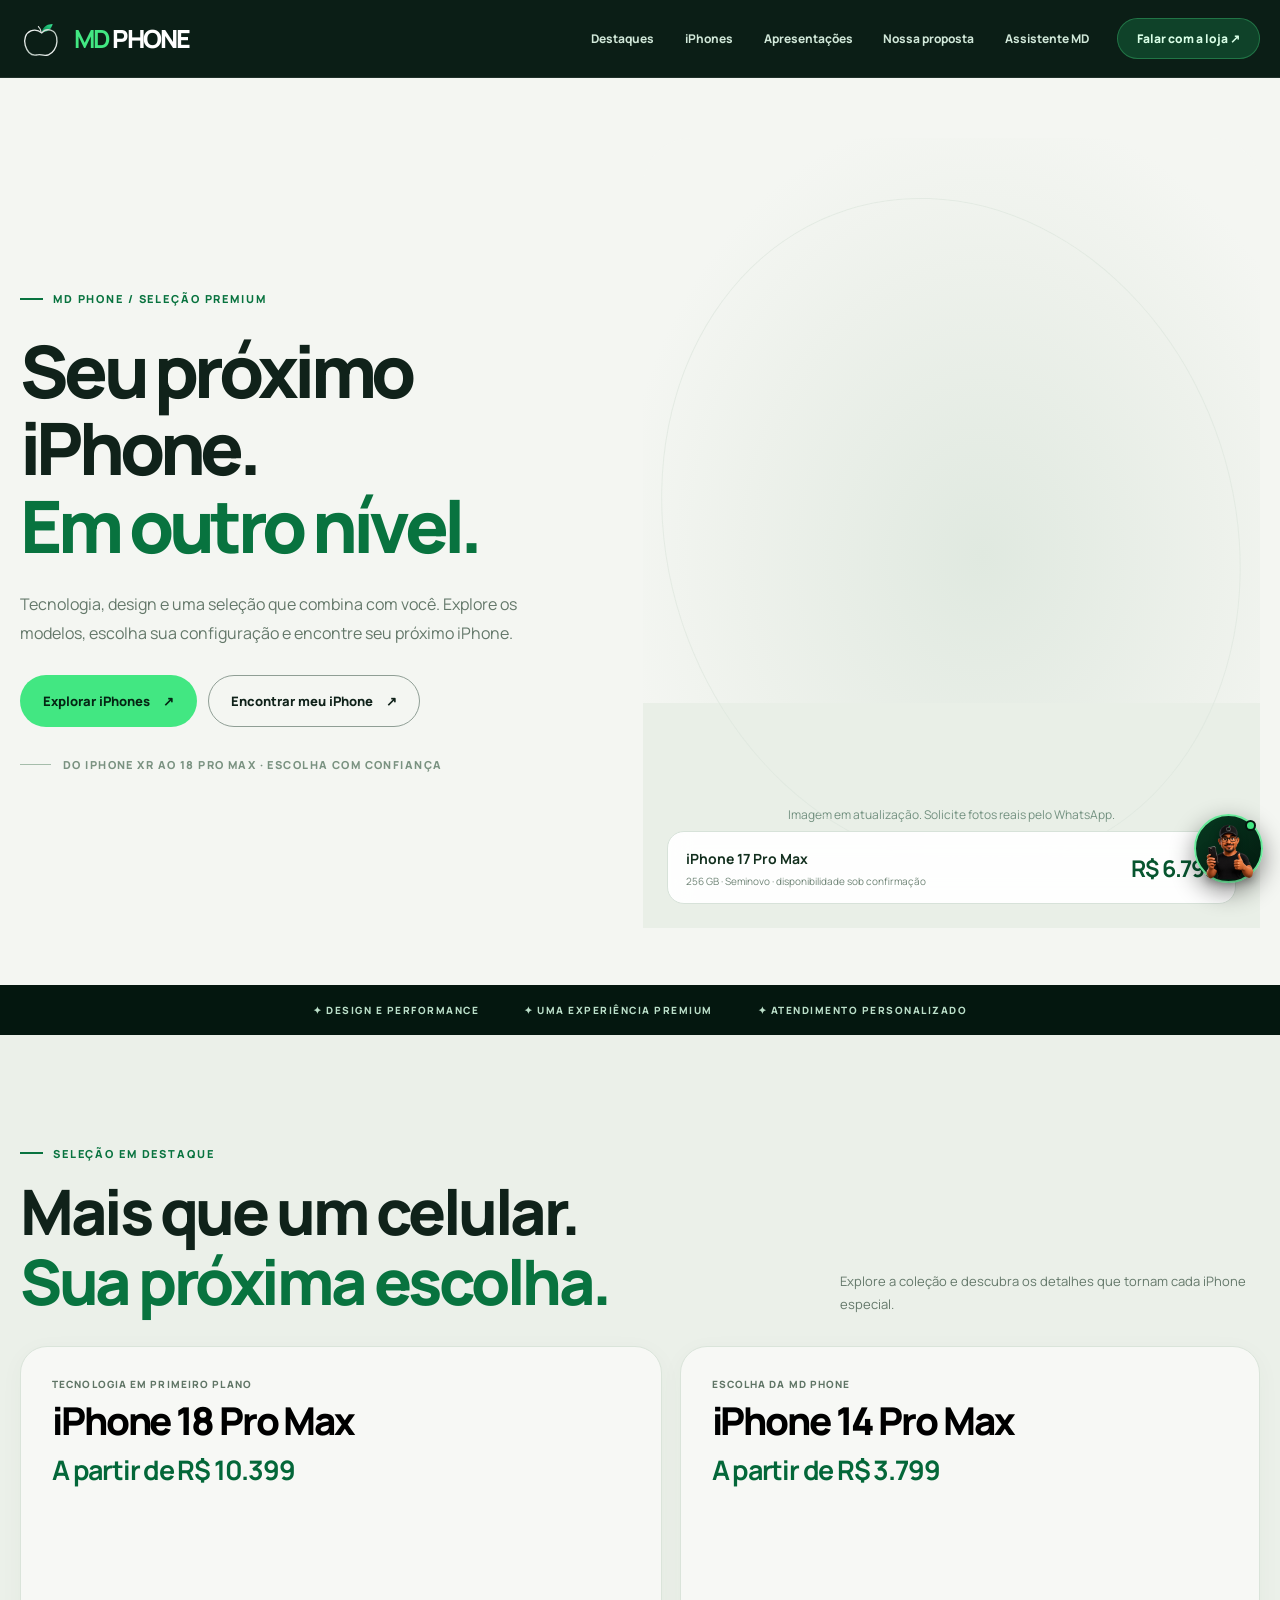
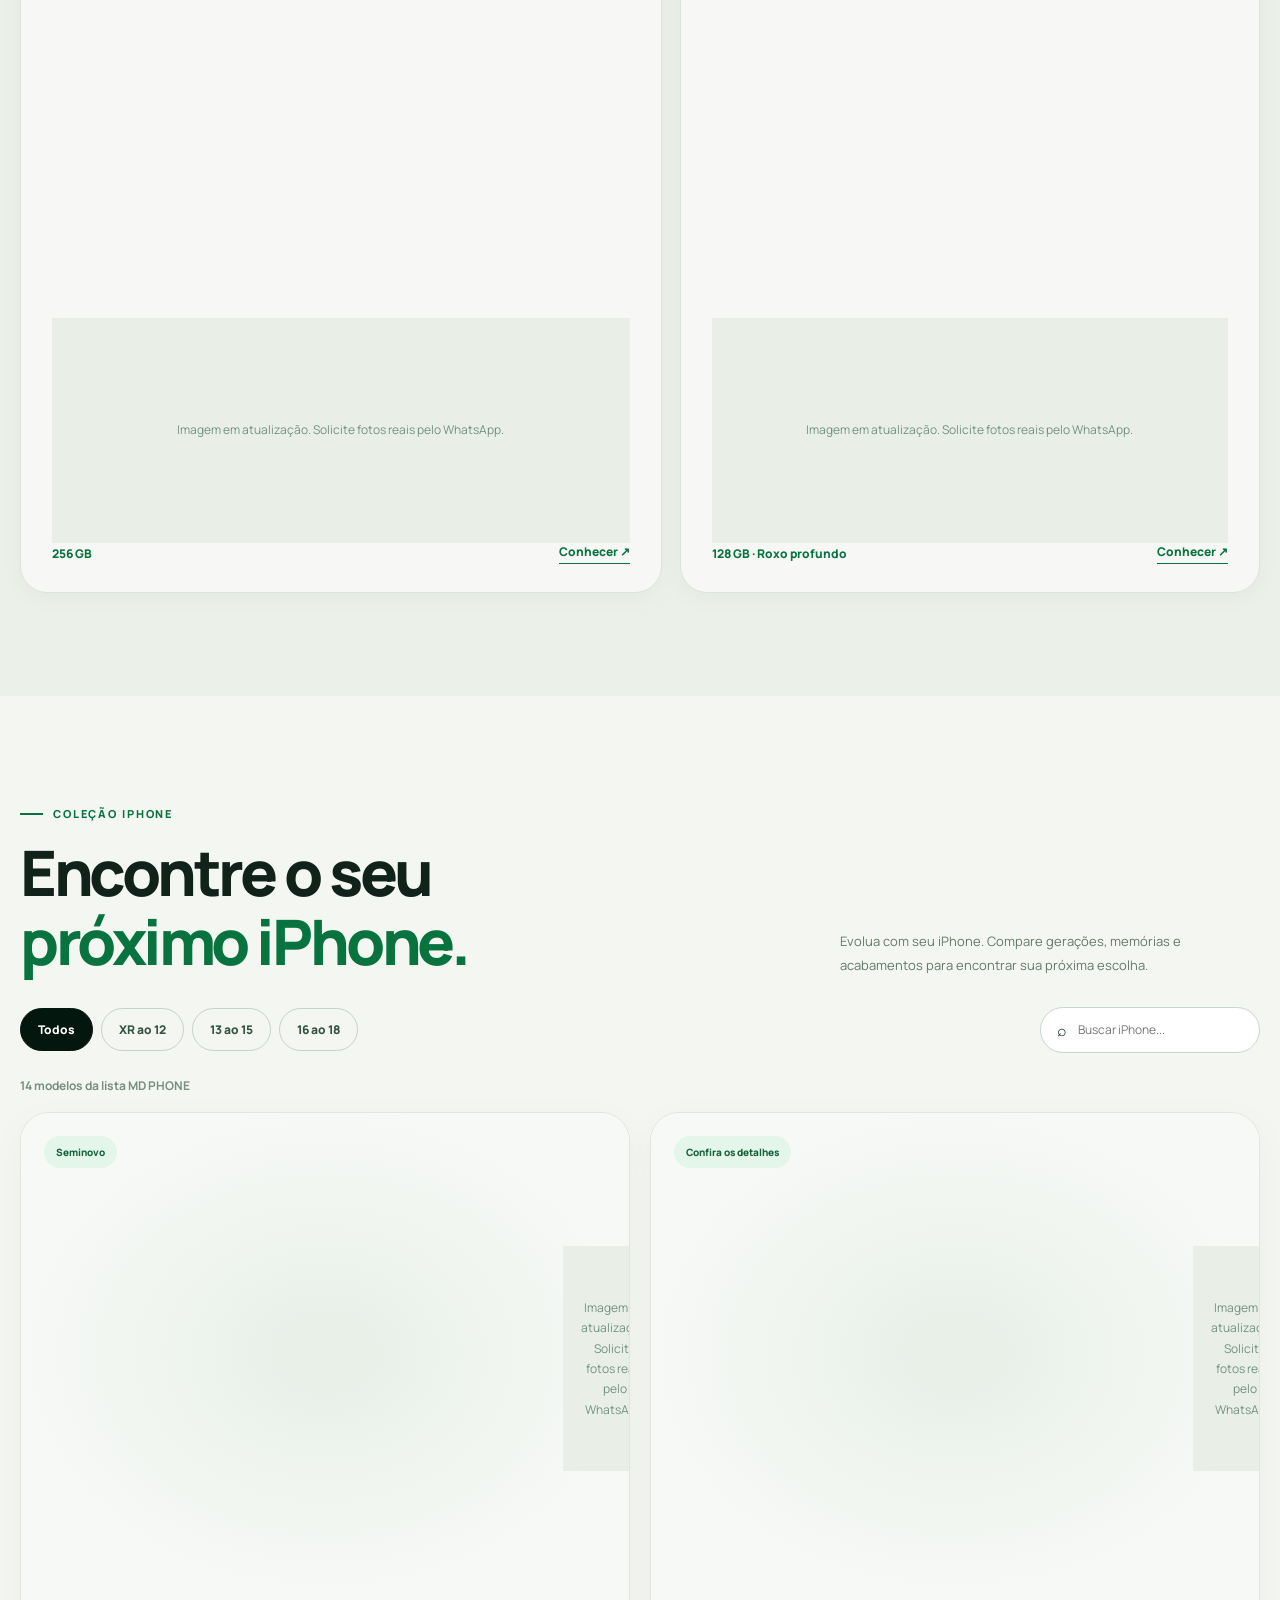
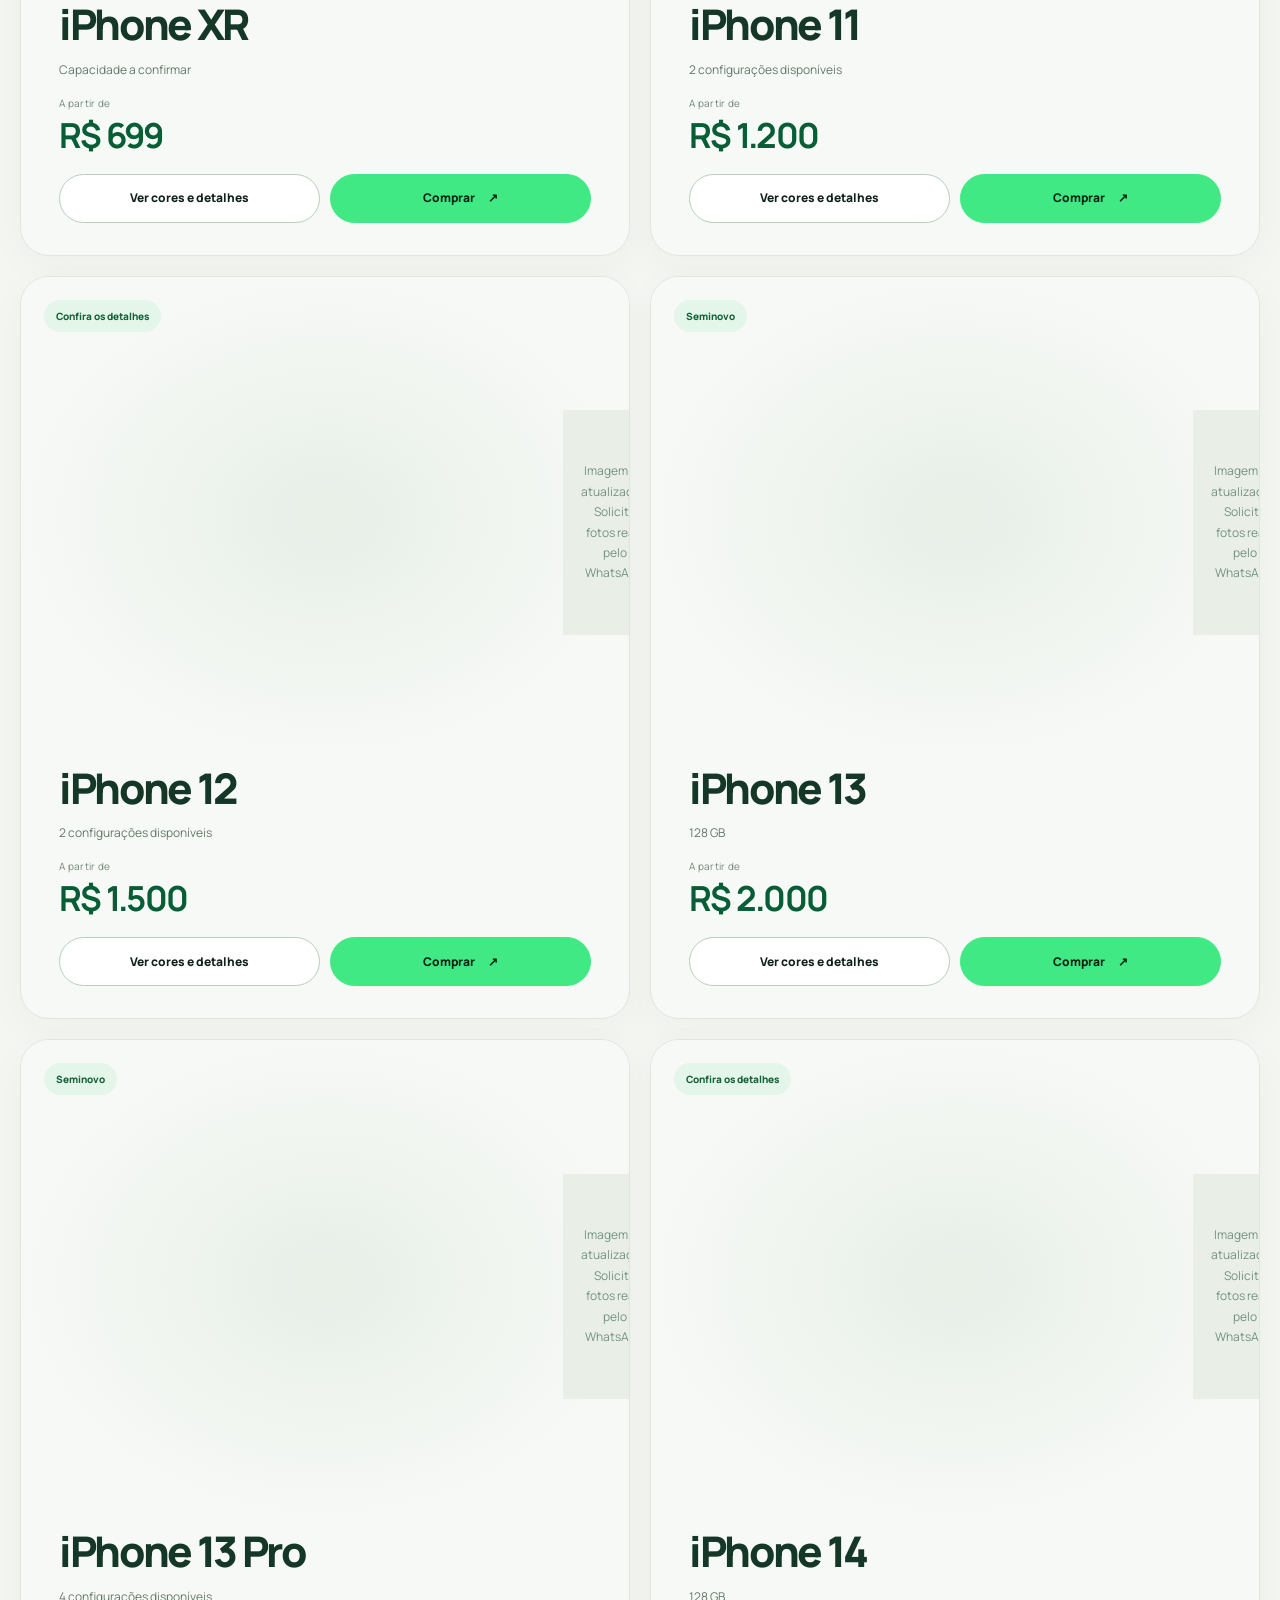
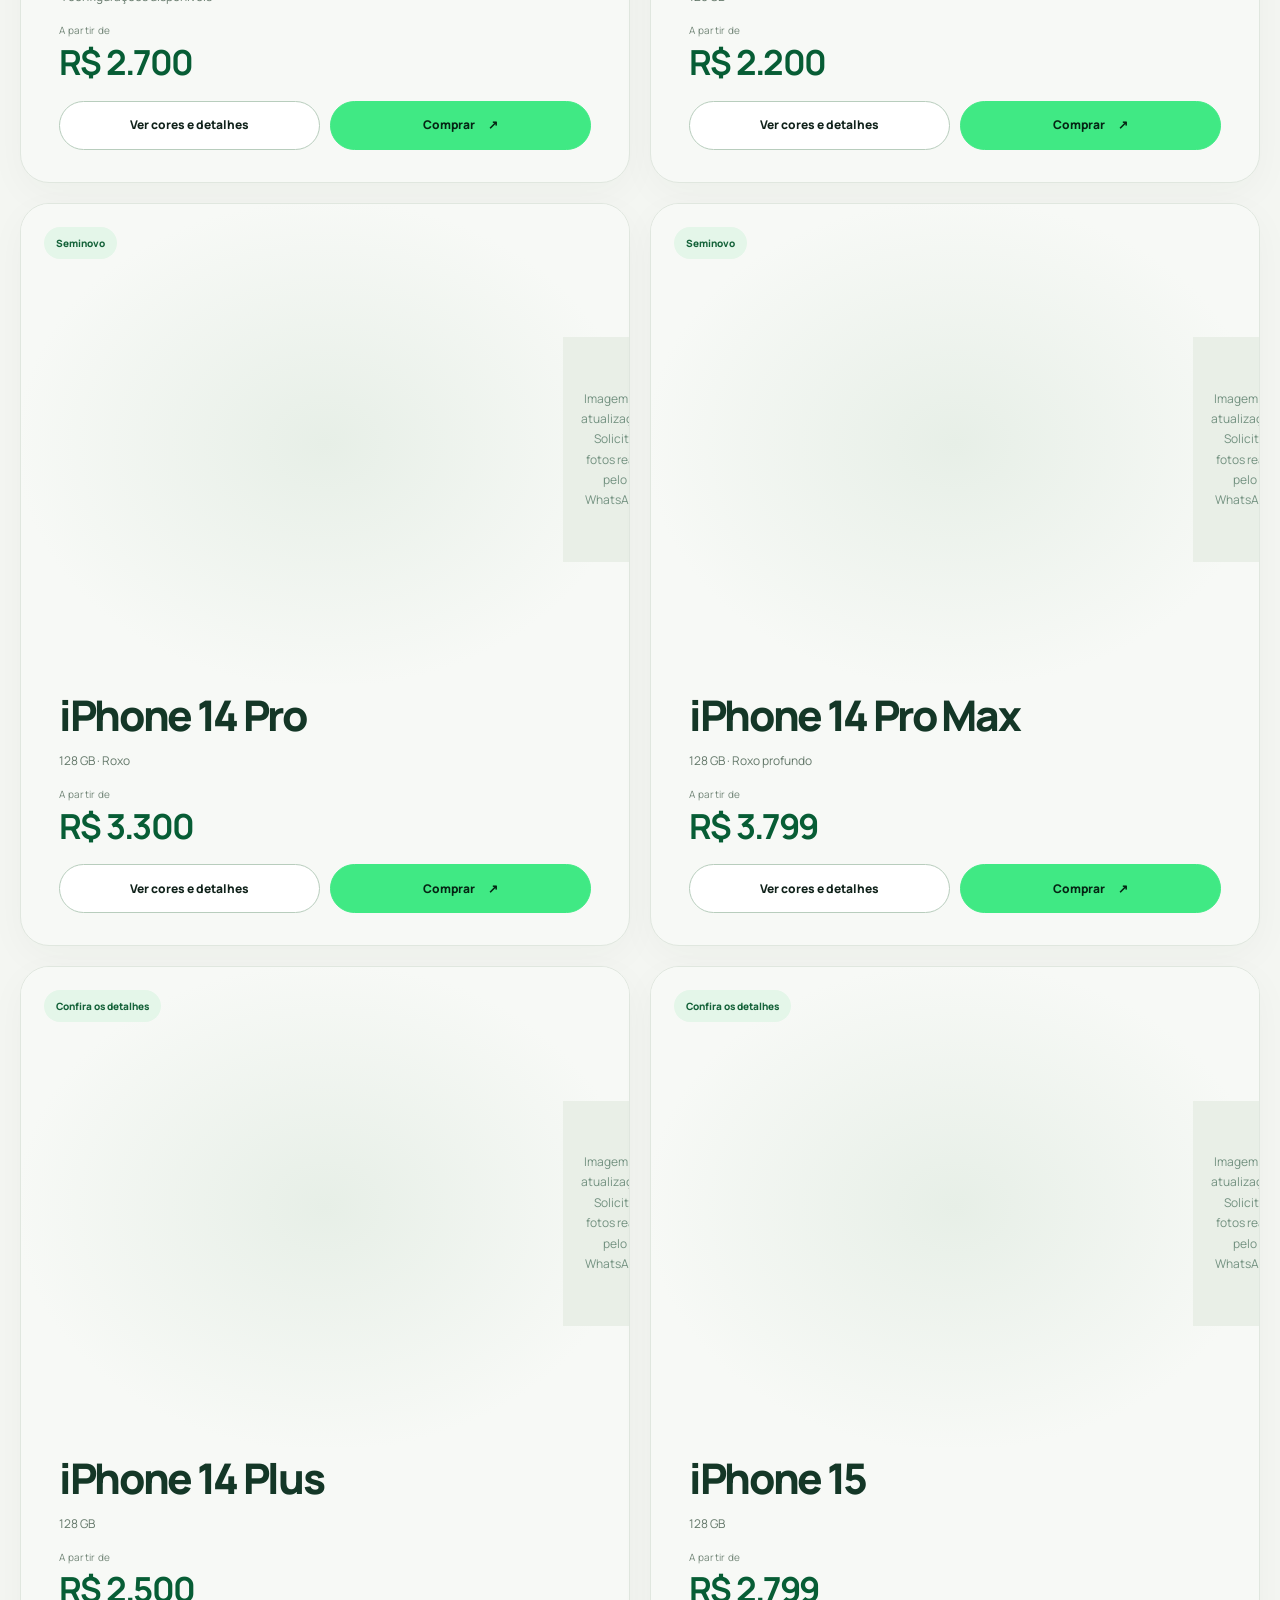
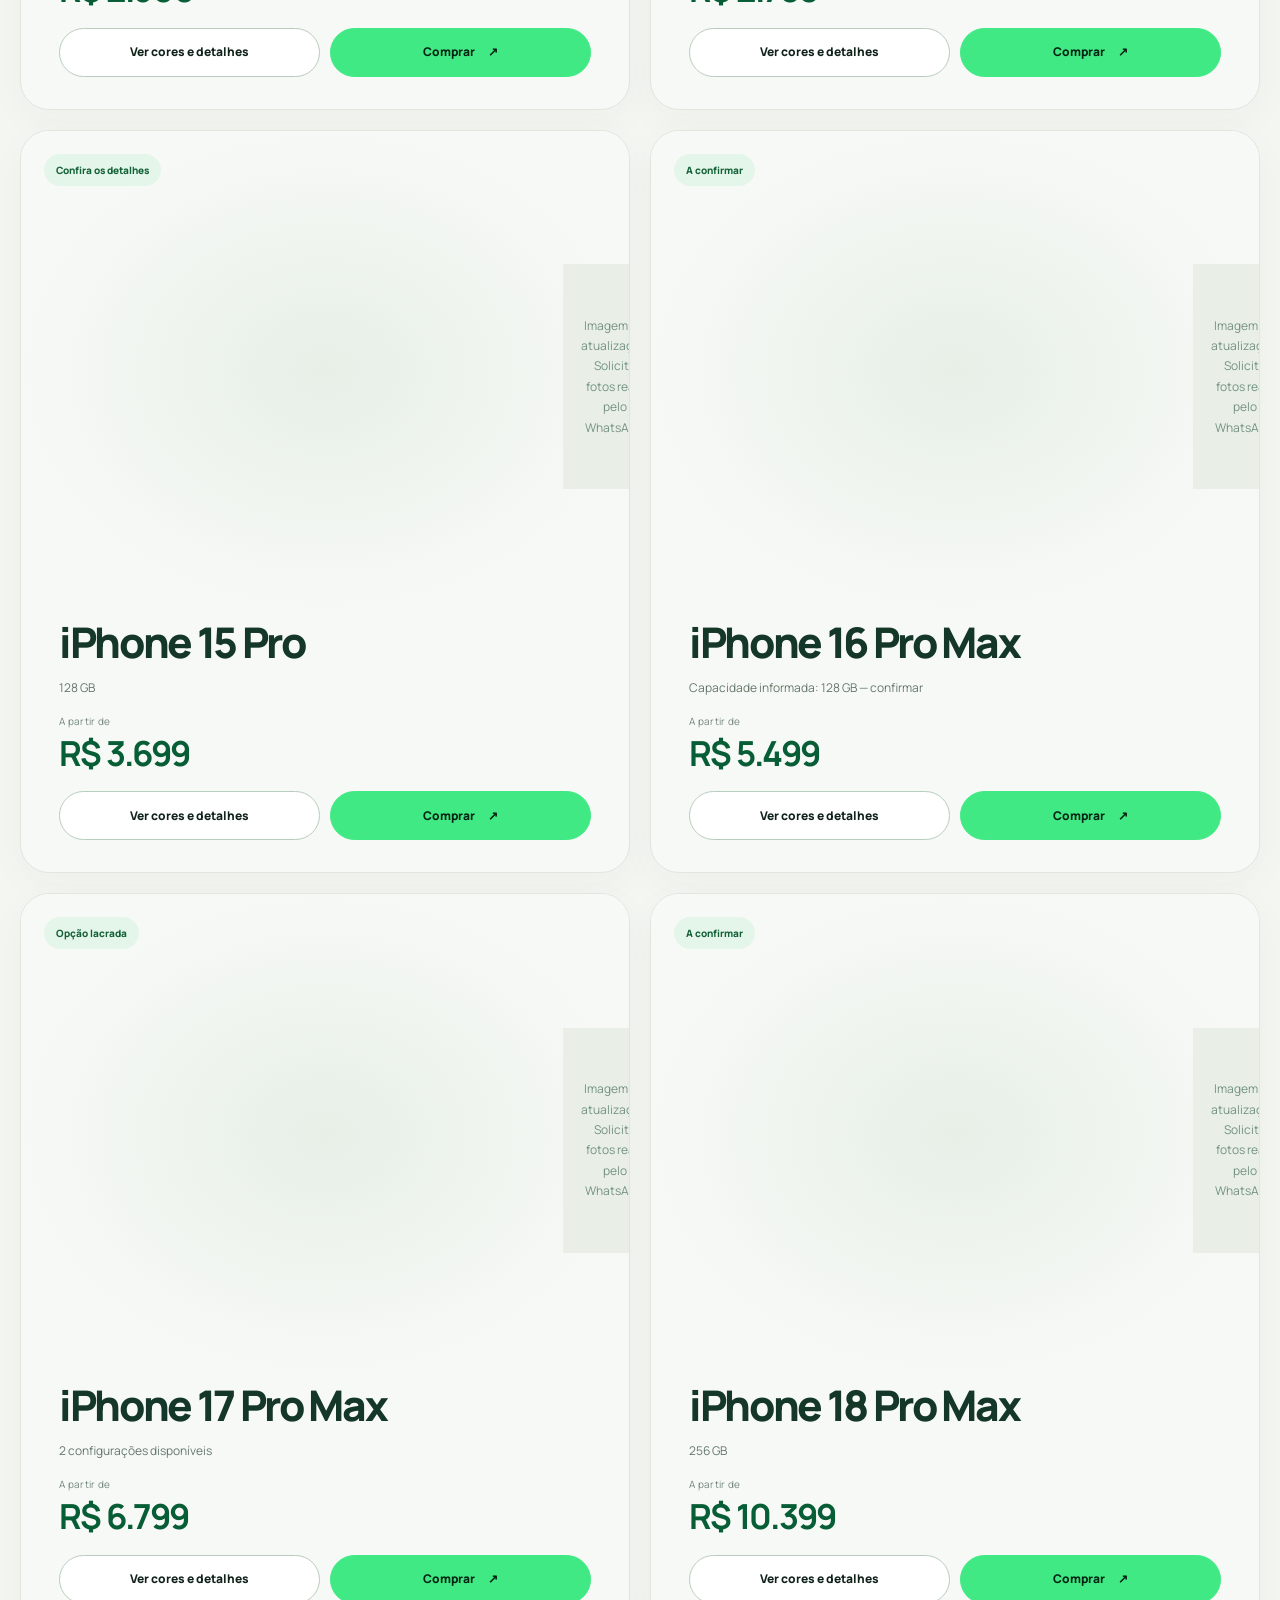
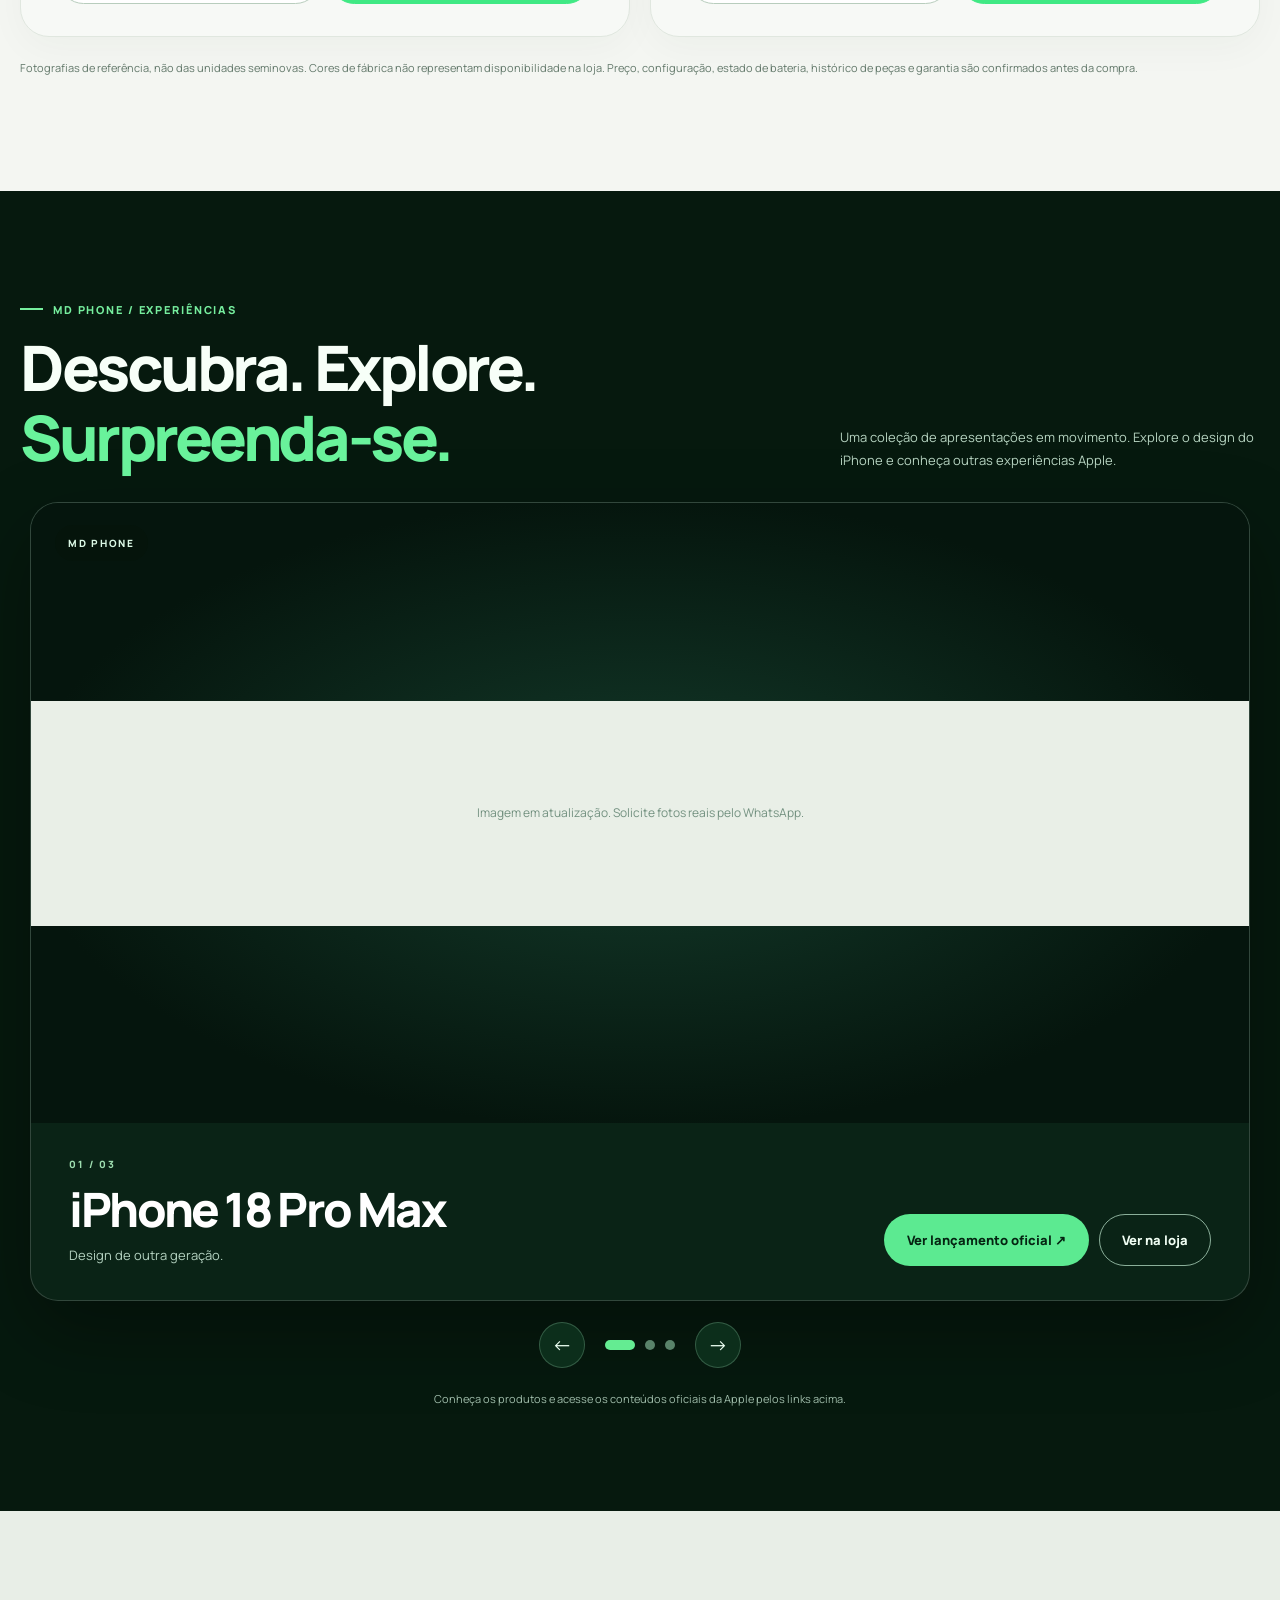
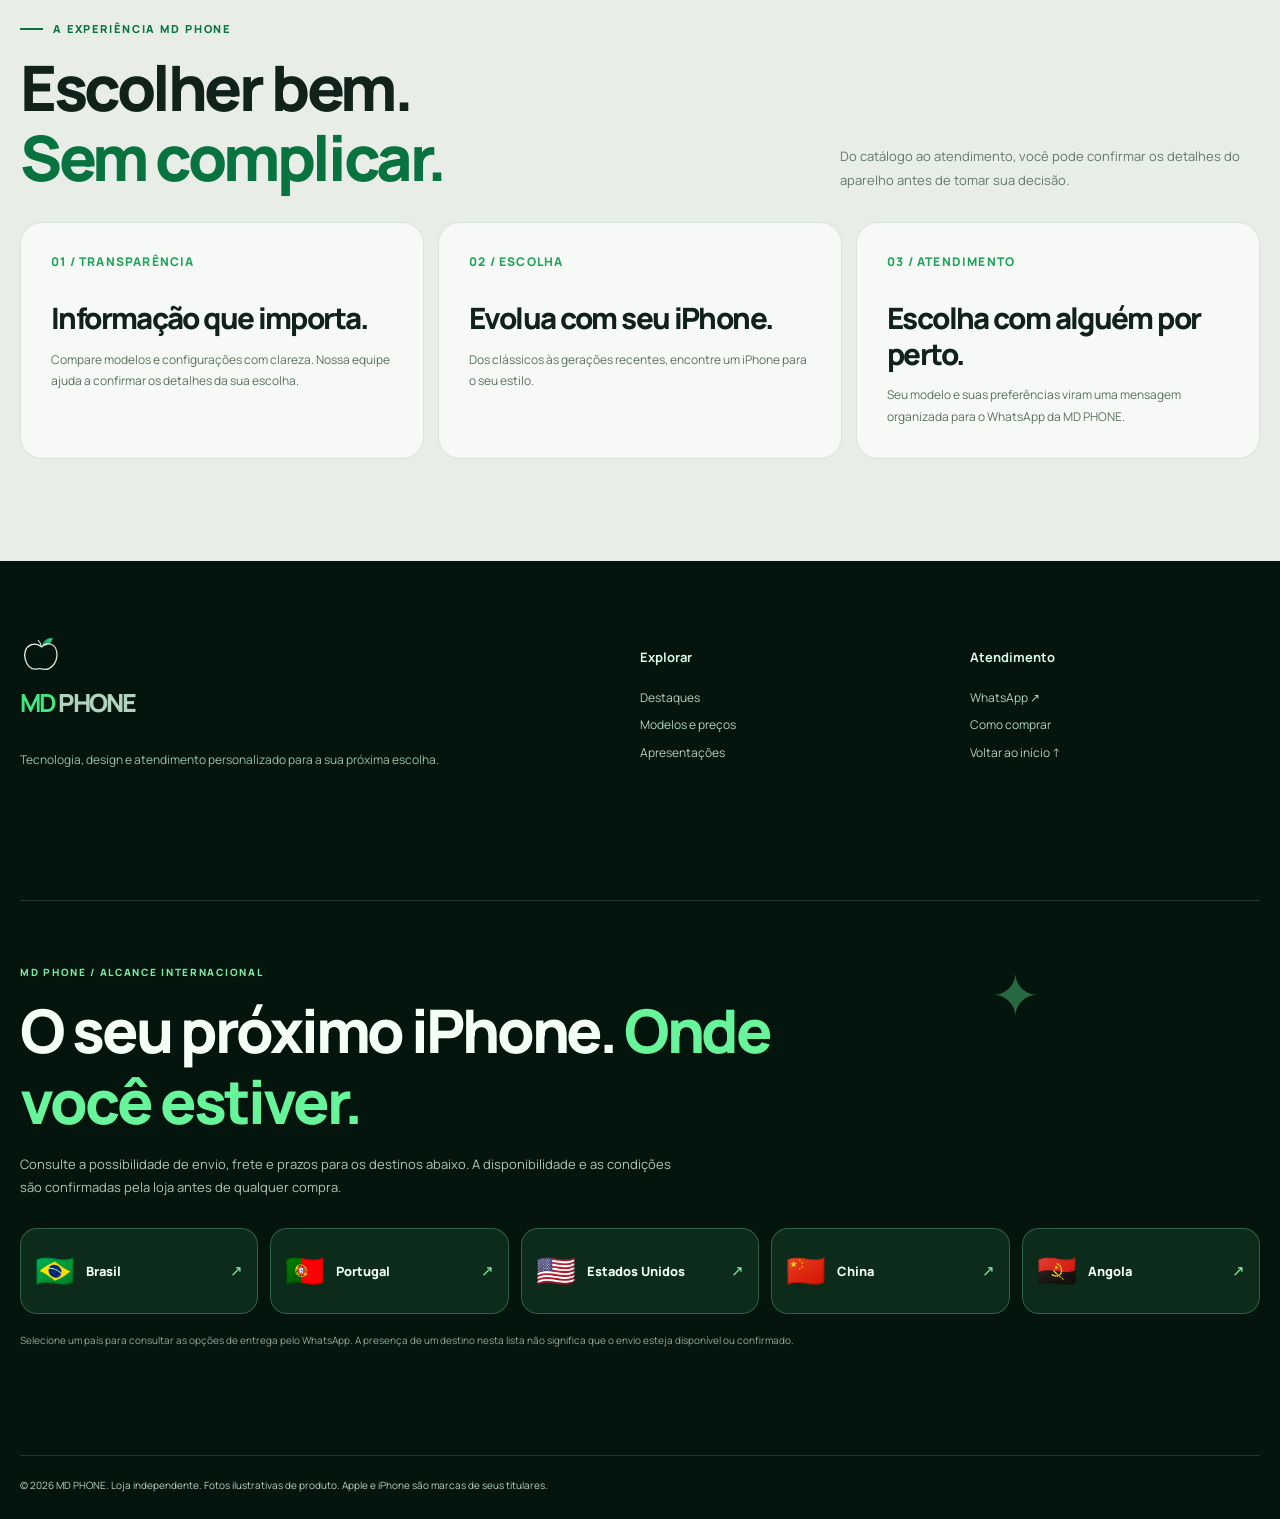
==== index.html @ 71dd64e2 "Publicar MD Phone na organizacao MDUSEIMPORTS" ====
<!doctype html>
<html lang="pt-BR">
<head>
<meta charset="utf-8">
<meta name="viewport" content="width=device-width,initial-scale=1,viewport-fit=cover">
<meta name="theme-color" content="#04170f">
<meta name="color-scheme" content="light dark">
<title>MD PHONE — iPhones selecionados, experiência premium</title>
<meta name="description" content="Explore iPhones do XR ao 18 Pro Max na MD PHONE. Design, tecnologia, cores, configurações e atendimento personalizado. Comprar com praticidade.">
<meta property="og:type" content="website">
<meta property="og:locale" content="pt_BR">
<meta property="og:title" content="MD PHONE — Seu próximo iPhone. Em outro nível.">
<meta property="og:description" content="Descubra seu próximo iPhone. Fotos amplas, acabamentos, preços e um atendimento que acompanha você.">
<meta property="og:image" content="https://mduseimports.github.io/MDPHONE/assets/md-phone-brand-mark.svg">
<link rel="canonical" href="https://mduseimports.github.io/MDPHONE/">
<link rel="icon" type="image/svg+xml" href="assets/md-phone-brand-mark.svg">
<link rel="preconnect" href="https://fonts.googleapis.com">
<link rel="preconnect" href="https://fonts.gstatic.com" crossorigin>
<link href="https://fonts.googleapis.com/css2?family=Manrope:wght@400;500;600;700;800;900&display=swap" rel="stylesheet">
<link rel="stylesheet" href="md-elevate.css?v=20261119-mobile-premium-v1">
<script defer src="md-universe-data.js?v=20261119-mobile-premium-v1"></script>
<script defer src="md-photo-manifest.js?v=20261119-mobile-premium-v1"></script>
<script defer src="md-stories-manifest.js?v=20261119-mobile-premium-v1"></script>
<script defer src="md-elevate.js?v=20261119-mobile-premium-v1"></script>
</head>
<body>
<div id="app"><main style="min-height:100vh;display:grid;place-items:center;background:#f4f6f2;color:#0b2e1c;padding:28px;font:700 16px Manrope,system-ui">Preparando a MD PHONE...</main></div>
<noscript>Para navegar no catálogo da MD PHONE, ative o JavaScript no navegador. Você também pode falar com a loja pelo <a href="https://wa.me/5533987044866">WhatsApp</a>.</noscript>
</body>
</html>
---- md-elevate.css ----
/* MD PHONE — Elevate Studio 2026. Single design system, mobile-first. */
:root{--forest:#04170f;--forest2:#0a281a;--forest3:#133a28;--green:#42e782;--greenDark:#08733f;--cream:#f4f6f2;--ivory:#e9eee8;--ink:#10221a;--muted:#64786a;--line:#dce5dd;--white:#fff;--max:1460px;--radius:26px;--font:Manrope,Inter,-apple-system,BlinkMacSystemFont,"Segoe UI",sans-serif}
*,*::before,*::after{box-sizing:border-box}
html{scroll-behavior:smooth;scroll-padding-top:96px}
body{margin:0;color:var(--ink);background:var(--cream);font-family:var(--font);-webkit-font-smoothing:antialiased}
body.modal-open{overflow:hidden}
button,input,textarea,select{font:inherit}
button{cursor:pointer}
a{color:inherit;text-decoration:none}
img{display:block;max-width:100%}
button:focus-visible,a:focus-visible,input:focus-visible,select:focus-visible,textarea:focus-visible{outline:3px solid #00ad5b;outline-offset:3px}
[hidden]{display:none!important}
.skip{position:absolute;left:-10000px;z-index:200;background:#fff;padding:10px}
.skip:focus{left:15px;top:15px}
.shell{width:min(100% - 40px,var(--max));margin-inline:auto}
.eyebrow{display:inline-flex;align-items:center;gap:10px;letter-spacing:.17em;font-size:11px;font-weight:850;text-transform:uppercase;color:var(--greenDark);line-height:1.6}
.eyebrow::before{content:"";width:23px;height:2px;background:currentColor}
h1,h2,h3,p{margin-top:0}
h1,h2,h3{font-weight:850;letter-spacing:-.055em}
a.button,button.button{border:1px solid transparent;display:inline-flex;align-items:center;justify-content:center;gap:13px;min-height:52px;padding:15px 22px;border-radius:99px;font-size:13px;font-weight:850;line-height:1.25;text-align:center;transition:transform .22s,background .22s,border-color .22s}
a.button:hover,button.button:hover{transform:translateY(-2px)}
.button.primary{background:var(--green);color:#052514}
.button.dark{background:var(--forest);color:#fff}
.button.ghost{background:transparent;border-color:#8f9e95;color:var(--ink)}
.button.outline-light{background:transparent;border-color:#84a48e;color:#fff}
.button svg{flex:none}
.button-row{display:flex;align-items:center;flex-wrap:wrap;gap:11px}
.site-header{position:sticky;top:0;z-index:70;background:rgba(4,23,15,.97);border-bottom:1px solid #ffffff16;backdrop-filter:blur(22px)}
.nav-inner{display:flex;align-items:center;gap:28px;justify-content:space-between;min-height:77px}
.brand{display:inline-flex;align-items:center;gap:11px;color:#fff;font-weight:900;font-size:25px;white-space:nowrap;letter-spacing:-.075em}
.brand b{color:var(--green)}
.brand img{width:43px;height:43px;object-fit:contain}
.desktop-nav{display:flex;align-items:center;gap:clamp(18px,2.4vw,37px);margin-left:auto}
.desktop-nav a,.desktop-nav button{border:0;background:none;padding:11px 0;color:#d1e8d9;font-size:12px;font-weight:750;white-space:nowrap}
.desktop-nav a:hover,.desktop-nav button:hover{color:var(--green)}
.nav-actions{display:flex;align-items:center;gap:13px}
.nav-whatsapp{background:#0f4229;color:#d9ffe7;border:1px solid #4ef18d4a;border-radius:99px;min-height:41px;padding:11px 19px;font-size:12px;font-weight:850}
.menu-button{display:none;width:42px;height:42px;align-items:center;justify-content:center;color:#fff;border:0;background:none;padding:7px}
.menu-button span,.menu-button span::before,.menu-button span::after{content:"";display:block;background:#fff;width:26px;height:2px;border-radius:99px;position:relative;transition:transform .2s}
.menu-button span::before{position:absolute;top:-8px}
.menu-button span::after{position:absolute;top:8px}
.mobile-nav{display:none;position:absolute;left:0;right:0;top:100%;background:#061e13;border-bottom:1px solid #3b614c;padding:17px 24px 26px;box-shadow:0 20px 40px #0004}
.mobile-nav a,.mobile-nav button{display:block;color:#f0fff2;width:100%;text-align:left;border:0;border-bottom:1px solid #ffffff18;background:none;padding:17px 6px;font-size:16px;font-weight:750}
.mobile-nav.open{display:block}
/* Hero: all content in flow. No absolute text floating over CTA. */
.hero{position:relative;background:var(--cream);overflow:hidden}
.hero-inner{min-height:690px;display:grid;grid-template-columns:minmax(0,.95fr) minmax(0,1.05fr);align-items:center;gap:clamp(26px,5vw,95px);padding-block:60px 57px}
.hero-copy{z-index:2;min-width:0}
.hero .eyebrow{margin-bottom:24px}
.hero h1{font-size:clamp(50px,5.65vw,89px);line-height:1.075;margin:0 0 25px;color:var(--ink);letter-spacing:-.065em;max-width:790px}
.hero h1 em{font-style:normal;color:var(--greenDark)}
.hero-desc{font-size:clamp(14px,1.25vw,17px);line-height:1.8;color:var(--muted);max-width:515px;margin:0 0 28px}
.hero-submeta{font-size:11px;letter-spacing:.13em;color:#7a9281;font-weight:800;margin-top:30px;display:flex;align-items:center;gap:12px}
.hero-submeta::before{content:"";width:31px;height:1px;background:#a5bdab}
.hero-visual{position:relative;min-width:0;min-height:575px;display:grid;place-items:center;background:radial-gradient(ellipse at 55% 53%,#e0e9e0,#edf1eb 49%,var(--cream) 76%);border-radius:48px;isolation:isolate}
.hero-visual::before{content:"";position:absolute;inset:7% 4%;border:1px solid #dee7df;border-radius:50%;transform:rotate(-18deg);opacity:.7;pointer-events:none}
.hero-visual img{position:relative;z-index:2;width:90%;height:565px;object-fit:contain;mix-blend-mode:multiply;filter:drop-shadow(0 28px 28px #243c271c)}
.hero-flag{position:absolute;z-index:4;bottom:24px;left:24px;right:24px;display:flex;justify-content:space-between;align-items:center;gap:10px;border:1px solid #d7e2d9;background:#fffffff0;backdrop-filter:blur(12px);border-radius:17px;padding:15px 18px}
.hero-flag strong{font-size:14px;color:#122f1e}
.hero-flag small{display:block;color:#6f8476;margin-top:5px;font-size:10px}
.hero-flag b{font-size:clamp(17px,1.8vw,24px);color:#07552f;white-space:nowrap;letter-spacing:-.05em}
.hero-feature-line{padding:18px 0;background:var(--forest);color:#bbdfc9}
.hero-feature-line .shell{display:flex;gap:23px 45px;flex-wrap:wrap;justify-content:center}
.hero-feature-line span{font-size:10px;letter-spacing:.15em;font-weight:850}
/* Chapter / editorial */
.section{padding-block:clamp(70px,8vw,122px)}
.chapter-head{display:flex;align-items:end;justify-content:space-between;gap:25px;margin-bottom:30px}
.chapter-head h2{font-size:clamp(36px,4.9vw,72px);line-height:1.11;margin:15px 0 0;max-width:800px}
.chapter-head h2 em{font-style:normal;color:var(--greenDark)}
.chapter-head p{font-size:13px;line-height:1.8;color:var(--muted);max-width:420px;margin:0}
.highlights{background:#ebf0e9}
.spotlight-grid{display:grid;grid-template-columns:1.05fr .95fr;gap:18px}
.spotlight{display:grid;grid-template-columns:minmax(0,1fr);align-content:space-between;min-height:635px;padding:30px 31px 28px;border-radius:27px;background:#f7f8f5;box-shadow:0 5px 24px #1d472009;border:1px solid #dae4da;overflow:hidden;position:relative;text-align:left}
.spotlight:nth-child(2){background:#f7f8f5}
.spotlight .spot-text{position:relative;z-index:3;display:flex;flex-direction:column;align-items:start;gap:8px}
.spotlight .spot-text small{font-size:10px;letter-spacing:.11em;color:#607566;font-weight:800;text-transform:uppercase}
.spotlight .spot-text h3{font-size:clamp(30px,3vw,45px);margin:0;line-height:1.14}
.spotlight .spot-text strong{font-size:clamp(20px,2.1vw,31px);color:#046739;letter-spacing:-.045em}
.spotlight-visual{width:100%;min-width:0;min-height:430px;display:grid;place-items:center;background:transparent;position:relative}
.spotlight-visual img{display:block;object-fit:contain;mix-blend-mode:multiply;width:100%;height:430px;max-width:100%;filter:drop-shadow(0 22px 23px #15311b19)}
.spot-footer{position:relative;z-index:4;display:flex;align-items:center;justify-content:space-between;gap:12px;font-size:12px;font-weight:850;color:var(--greenDark)}
.spot-footer span:last-child{border-bottom:1px solid currentColor;padding-bottom:3px}
/* Product catalog */
.catalog-section{background:var(--cream)}
.catalog-toolbar{display:flex;flex-wrap:wrap;align-items:center;justify-content:space-between;gap:13px;margin:0 0 24px}
.filter-chips{display:flex;gap:8px;flex-wrap:wrap}
.filter-chip{border-radius:99px;border:1px solid #c5d2c8;padding:11px 17px;background:transparent;color:#345341;font-size:12px;font-weight:800;min-height:43px}
.filter-chip.active,.filter-chip:hover{background:var(--forest);border-color:var(--forest);color:#fff}
.catalog-search{display:flex;align-items:center;gap:9px;border:1px solid #cad6cb;background:#fff;border-radius:99px;padding:0 16px;min-width:220px}
.catalog-search svg{width:18px;height:18px;color:#607868}
.catalog-search input{border:0;background:none;color:var(--ink);height:44px;width:100%;min-width:0;outline:none;font-size:12px}
.catalog-counter{font-size:12px;color:#778f7e;font-weight:700;margin:0 0 18px}
.product-grid{display:grid;grid-template-columns:repeat(2,minmax(0,1fr));gap:20px}
.product-card{position:relative;display:flex;flex-direction:column;border:1px solid #e0e7df;border-radius:29px;overflow:hidden;background:#f8f9f6;min-width:0;box-shadow:0 11px 38px #173d1809;transition:box-shadow .28s,transform .28s;text-align:left}
.product-card:hover{transform:translateY(-4px);box-shadow:0 23px 42px #173d1817}
.product-card .product-visual{display:flex;align-items:center;justify-content:center;position:relative;min-height:480px;height:480px;overflow:hidden;padding:20px 22px 24px;background:#f8f9f6}
.product-card .product-visual img{display:block;flex:none;min-width:0;min-height:0;max-width:100%;max-height:100%;height:100%;width:100%;object-fit:contain;object-position:center;mix-blend-mode:multiply;filter:drop-shadow(0 14px 20px #173d1813);transition:transform .45s}
.product-card:hover .product-visual img{transform:scale(1.025)}
.product-tag{position:absolute;top:23px;left:23px;z-index:2;background:#e4f6e9;color:#146239;font-size:10px;font-weight:850;border-radius:99px;padding:9px 12px}
.product-copy{padding:14px clamp(22px,3vw,38px) 32px}
.product-copy h3{font-size:clamp(30px,3.3vw,47px);margin:0 0 10px;line-height:1.17}
.product-copy .product-config{font-size:12px;color:var(--muted);line-height:1.65;margin:0 0 15px;min-height:21px}
.product-copy .price-line{display:flex;align-items:end;justify-content:space-between;gap:20px;flex-wrap:wrap;margin:0 0 22px}
.product-copy .price-line strong{display:block;font-size:clamp(24px,2.7vw,37px);line-height:1.15;color:#075d35;letter-spacing:-.05em}
.product-copy .price-line small{display:block;color:#748779;margin-bottom:5px;font-size:10px;letter-spacing:.03em}
.product-copy .price-line .see-more{font-size:12px;color:#0c653a;font-weight:900;border-bottom:1px solid currentColor;padding-bottom:3px}
.catalog-note{margin-top:22px;font-size:11px;color:#63796b;line-height:1.7}
.empty-products{padding:70px 20px;background:#e8eee7;border-radius:24px;text-align:center;font-size:15px;color:#536d59}
.image-unavailable{width:100%;min-height:225px;display:grid;place-items:center;text-align:center;padding:40px 18px;color:#739180;background:#e9efe7;font-size:12px;line-height:1.7}
/* Cinema: actual native file. Balanced with product imagery, no imitation 360 spin. */
.film-section{background:var(--forest);color:#f4fff7;padding:clamp(70px,8vw,125px) 0}
.film-head{display:flex;align-items:end;justify-content:space-between;gap:22px;margin:0 0 31px}
.film-head .eyebrow{color:var(--green)}
.film-head h2{font-size:clamp(42px,5.9vw,84px);line-height:1.12;margin:14px 0 0;max-width:820px}
.film-head h2 em{font-style:normal;color:var(--green)}
.film-head p{max-width:310px;color:#adcfb9;font-size:13px;line-height:1.8;margin:0}
.film-frame{width:100%;aspect-ratio:16/9;position:relative;overflow:hidden;border:1px solid #ffffff1d;border-radius:28px;background:linear-gradient(130deg,#082116,#102e1b);isolation:isolate}
.film-frame video{display:block;width:100%;height:100%;object-fit:cover;opacity:0;position:absolute;inset:0;z-index:2;transition:opacity .35s}
.film-frame.playing video{opacity:1}
.film-poster{position:absolute;inset:0;z-index:1;background:linear-gradient(125deg,#04170e 25%,#14462b);display:flex;align-items:center;justify-content:end;padding:6%}
.film-poster img{height:94%;width:48%;object-fit:contain;mix-blend-mode:lighten}
.film-poster span{position:absolute;left:7%;top:33%;font-weight:900;letter-spacing:-.07em;font-size:clamp(29px,4.8vw,66px);line-height:1.14;color:#fff}
.film-watermark{z-index:3;position:absolute;left:23px;top:23px;display:flex;gap:9px;align-items:center;color:#ecfff0;font-size:12px;font-weight:850;letter-spacing:.06em;background:#05170b8a;backdrop-filter:blur(7px);padding:8px 13px;border-radius:12px}
.film-watermark img{height:29px;width:29px}
.film-foot{display:flex;justify-content:space-between;gap:16px;font-size:11px;line-height:1.6;color:#9ec9ae;padding-top:14px}
.film-foot b{color:#dcf9e6}
/* Brand / advice */
.promise-section{background:#e8eee7}
.promise-grid{display:grid;grid-template-columns:repeat(3,minmax(0,1fr));gap:14px}
.promise{background:#f7f9f6;border:1px solid #d7e3d8;padding:30px;border-radius:22px}
.promise-number{font-weight:900;color:#20a45b;font-size:12px;letter-spacing:.1em;margin-bottom:31px}
.promise h3{font-size:clamp(22px,2.3vw,33px);margin-bottom:12px;line-height:1.21}
.promise p{font-size:12px;line-height:1.8;color:#59715e;margin:0}
.footer{background:#03150d;color:#b8d3c0;padding:70px 0 25px}
.footer-inner{display:grid;grid-template-columns:2fr 1fr 1fr;gap:40px}
.footer .brand{font-size:25px;margin-bottom:18px}
.footer p{font-size:12px;max-width:420px;line-height:1.8;color:#9ebfa9}
.footer h4{color:#d8f8e2;font-size:13px}
.footer a{display:block;font-size:12px;line-height:2.3;color:#b2d3bd}
.footer a:hover{color:var(--green)}
.footer-bottom{margin-top:55px;border-top:1px solid #ffffff20;padding-top:21px;font-size:10px;line-height:1.7}
/* Floating original assistant */
.assistant-launcher{position:fixed;right:17px;bottom:17px;z-index:85;width:69px;height:69px;border-radius:50%;border:2px solid #69e99a;display:grid;place-items:center;padding:5px;background:linear-gradient(135deg,#073820,#031a0f);box-shadow:0 9px 24px #0007}
.assistant-launcher img{width:61px;height:61px;object-fit:contain;filter:drop-shadow(0 4px 5px #0005)}
.assistant-launcher:before{content:"";position:absolute;width:11px;height:11px;border-radius:50%;background:var(--green);right:5px;top:4px;border:2px solid var(--forest)}
/* Dialog / configuration / help */
.dialog{width:min(94vw,860px);max-height:min(92vh,960px);padding:0;border:0;border-radius:27px;background:#f4f7f2;color:var(--ink);box-shadow:0 27px 130px #00120999;overflow:auto}
.dialog::backdrop{background:#020d08c9;backdrop-filter:blur(7px)}
.dialog-top{padding:26px 29px 20px;display:flex;justify-content:space-between;align-items:start;gap:14px;border-bottom:1px solid #d9e4db}
.dialog-top h2{font-size:clamp(29px,3.5vw,44px);line-height:1.15;margin:9px 0 0}
.dialog-close{display:grid;place-items:center;flex:none;width:39px;height:39px;border-radius:50%;border:1px solid #c5d3ca;background:#fff;font-size:25px;line-height:1;color:#214533}
.dialog-content{padding:27px 29px 35px}
.dialog-product{display:grid;grid-template-columns:minmax(0,.9fr) minmax(0,1.1fr);gap:26px;align-items:start}
.dialog-product-visual{width:100%;min-width:0;background:#e9eee8;border-radius:21px;overflow:hidden;display:grid;place-items:center;min-height:440px}
.dialog-product-visual img{width:100%;height:420px;object-fit:contain;mix-blend-mode:multiply}
.dialog-product-summary{min-width:0}
.dialog-price-label{font-size:10px;letter-spacing:.12em;font-weight:850;color:#778e7b;text-transform:uppercase;margin:0 0 3px}
.dialog-price{font-size:clamp(31px,4vw,47px);font-weight:900;letter-spacing:-.06em;color:#08723d;line-height:1.2;margin:0 0 15px}
.variants{display:flex;gap:8px;flex-wrap:wrap;margin:10px 0 22px}
.variant{min-height:44px;border:1px solid #c8d6cb;background:#fff;color:#183824;border-radius:12px;padding:11px 12px;font-size:12px;line-height:1.45;font-weight:750}
.variant.active{background:#0a3b22;border-color:#0a3b22;color:#fff}
.choice-label{font-size:12px;font-weight:850;line-height:1.5;margin:13px 0 10px}
.swatches{display:flex;gap:8px;flex-wrap:wrap;margin-bottom:15px}
.swatch{width:39px;height:39px;border-radius:50%;border:2px solid transparent;display:grid;place-items:center;background:transparent;position:relative}
.swatch.active{border-color:#128947;box-shadow:0 0 0 2px #e1f1e5}
.swatch i{width:27px;height:27px;border-radius:50%;display:block;background:var(--tone);border:1px solid #223b2926;box-shadow:inset 0 1px 3px #fff6}
.selection-info{font-size:11px;line-height:1.75;color:#62786b;margin-bottom:19px}
.detail-list{border-top:1px solid #d1ded3;padding-top:13px;margin:16px 0}
.detail-row{font-size:12px;line-height:1.6;display:flex;justify-content:space-between;gap:13px;margin-bottom:10px}
.detail-row b{font-weight:850}
.detail-row span{color:#677d6b;text-align:right}
.detail-disclaimer{font-size:10px;line-height:1.7;color:#6d8574}
.form-grid{display:grid;grid-template-columns:1fr 1fr;gap:14px}
.form-grid label{display:flex;flex-direction:column;gap:7px;font-size:12px;font-weight:800;min-width:0}
.form-grid .wide{grid-column:1/-1}
.form-grid input,.form-grid select,.form-grid textarea{background:#fff;border:1px solid #c7d8cc;border-radius:11px;padding:12px 13px;font-size:13px;line-height:1.5;color:var(--ink);width:100%}
.form-intro{font-size:12px;line-height:1.8;color:#617467;margin:0 0 21px}
.help-intro{display:flex;align-items:center;gap:18px;padding:19px 25px 15px;background:#e4efe6}
.help-intro img{width:87px;height:94px;object-fit:contain;flex:none}
.help-intro h2{margin:0 0 5px;font-size:clamp(26px,3.7vw,44px);line-height:1.13}
.help-intro p{margin:0;font-size:12px;color:#57705c;line-height:1.7}
.form-submit{margin-top:20px;width:100%}
.form-privacy{font-size:10px;color:#708372;line-height:1.7;margin:12px 0 0}
/* Breakpoints */
@media(max-width:1100px){
 .desktop-nav{gap:17px}.desktop-nav a,.desktop-nav button{font-size:11px}
 .nav-whatsapp{display:none}
 .hero-inner{min-height:630px;gap:30px}.hero h1{font-size:clamp(48px,6vw,75px)}
 .hero-visual{min-height:540px}.hero-visual img{height:515px}
 .product-card .product-visual{height:400px;min-height:400px}
 .spotlight-visual{min-height:355px}.spotlight-visual img{height:360px}
}
@media(max-width:820px){
 .desktop-nav{display:none}.menu-button{display:flex}.nav-whatsapp{display:none}
 .hero-inner{grid-template-columns:1fr;gap:9px;padding-top:52px;padding-bottom:40px;min-height:0}
 .hero h1{font-size:clamp(45px,9vw,72px);max-width:740px}
 .hero-visual{min-height:490px}
 .hero-visual img{height:480px}
 .spotlight-grid{grid-template-columns:1fr}
 .spotlight{min-height:0}
 .spotlight-visual{min-height:380px}
 .spotlight-visual img{height:390px}
 .chapter-head{display:block}.chapter-head p{margin-top:17px}
 .film-head{display:block}.film-head p{max-width:570px;margin-top:16px}
 .promise-grid{grid-template-columns:1fr}
 .footer-inner{grid-template-columns:1.5fr 1fr;gap:20px}
}
@media(max-width:620px){
 html{scroll-padding-top:72px}
 .shell{width:min(100% - 34px,var(--max))}
 .nav-inner{min-height:67px}
 .brand{font-size:23px}.brand img{width:38px;height:38px}
 .menu-button{height:40px;width:40px}
 .hero-inner{padding-top:37px;padding-bottom:33px}
 .hero .eyebrow{margin-bottom:16px}
 .hero h1{font-size:clamp(40px,10.8vw,57px);line-height:1.12;letter-spacing:-.062em;margin-bottom:17px}
 .hero-desc{font-size:13px;line-height:1.8;margin-bottom:20px}
 .button-row{gap:10px}
 .hero .button-row .button{flex:1;min-width:145px;font-size:12px;min-height:47px;padding:13px 14px}
 .hero-submeta{margin-top:21px;font-size:9px}
 .hero-visual{min-height:460px;border-radius:20px;margin-top:19px}
 .hero-visual::before{inset:9% 2%}
 .hero-visual img{height:420px;max-height:100%;width:100%;object-fit:contain}
 .hero-flag{bottom:10px;left:10px;right:10px;padding:11px 12px;border-radius:12px}
 .hero-flag strong{font-size:12px}
 .hero-flag b{font-size:17px}
 .hero-flag small{font-size:9px}
 .hero-feature-line{padding:16px 0}
 .hero-feature-line .shell{gap:12px 19px}
 .hero-feature-line span{font-size:9px}
 .section{padding-block:64px}
 .chapter-head{margin-bottom:23px}
 .chapter-head h2{font-size:clamp(33px,8.7vw,46px);line-height:1.14;margin-top:9px}
 .chapter-head p{font-size:12px;line-height:1.75}
 .spotlight{padding:18px 21px 21px;border-radius:20px}
 .spotlight .spot-text h3{font-size:33px}
 .spotlight .spot-text strong{font-size:23px}
 .spotlight-visual{min-height:350px}
 .spotlight-visual img{height:360px}
 .catalog-toolbar{align-items:stretch;gap:13px;margin-bottom:16px}
 .filter-chips{width:100%;gap:6px}
 .filter-chip{font-size:10px;min-height:39px;padding:9px 12px;flex:1}
 .catalog-search{min-width:100%;width:100%}
 .catalog-counter{font-size:11px}
 .product-grid{grid-template-columns:1fr;gap:16px}
 .product-card{border-radius:22px}
 .product-card .product-visual{height:clamp(395px,109vw,530px);min-height:0;padding:19px 13px 23px}
 .product-card .product-visual img{height:100%;width:100%}
 .product-tag{top:17px;left:17px;font-size:9px;padding:8px 11px}
 .product-copy{padding:10px 20px 25px}
 .product-copy h3{font-size:clamp(31px,8vw,44px);line-height:1.17;margin-bottom:8px}
 .product-copy .product-config{font-size:11px;min-height:0;margin-bottom:12px}
 .product-copy .price-line strong{font-size:29px}
 .film-section{padding-block:63px}
 .film-head h2{font-size:clamp(39px,10vw,57px);line-height:1.15;margin-top:11px}
 .film-head p{font-size:12px}
 .film-frame{aspect-ratio:16/9;border-radius:18px}
 .film-poster span{font-size:clamp(21px,5.1vw,32px)}
 .film-watermark{left:9px;top:9px;padding:6px 9px;font-size:9px}
 .film-watermark img{width:21px;height:21px}
 .film-foot{font-size:10px}
 .promise{padding:23px}
 .promise-number{margin-bottom:21px}
 .footer{padding-top:59px}.footer-inner{grid-template-columns:1fr;gap:16px}.footer-bottom{margin-top:33px}
 .assistant-launcher{right:7px;bottom:max(12px,env(safe-area-inset-bottom));width:43px;height:43px;border-width:1px}
 .assistant-launcher img{height:40px;width:40px}
 .dialog{width:100%;height:min(92dvh,1000px);max-height:92dvh;border-radius:20px 20px 0 0;margin:auto 0 0;max-width:none}
 .dialog-top{padding:19px 19px 16px}
 .dialog-content{padding:18px 19px 25px}
 .dialog-product{grid-template-columns:1fr;gap:15px}
 .dialog-product-visual{min-height:260px}
 .dialog-product-visual img{height:290px}
 .dialog-top h2{font-size:30px}
 .form-grid{grid-template-columns:1fr}
 .form-grid .wide{grid-column:1}
 .help-intro{padding:14px 17px}
 .help-intro img{width:61px;height:69px}
 .help-intro h2{font-size:26px}
 .help-intro p{font-size:11px}
}
@media(prefers-reduced-motion:reduce){*,*::before,*::after{scroll-behavior:auto!important;animation-duration:.001ms!important;transition-duration:.001ms!important}}


/* MD PHONE — Destinos nacionais e internacionais / seção editorial */
.shipping-global{
  grid-column:1 / -1;
  min-width:0;
  margin-top:clamp(50px,6vw,90px);
  border-top:1px solid #c2f3cf25;
  padding:clamp(38px,5vw,65px) 0 clamp(34px,4vw,57px);
}
.shipping-top{display:flex;align-items:flex-start;justify-content:space-between;gap:25px;max-width:1020px}
.shipping-kicker{display:block;color:#79eaa0;font-weight:850;font-size:10px;letter-spacing:.17em;margin-bottom:16px}
.shipping-top h2{font-size:clamp(31px,4.7vw,61px);line-height:1.18;color:#f4fff6;letter-spacing:-.05em;max-width:840px;margin:0 0 16px}
.shipping-top h2 em{font-style:normal;color:#68f49a}
.shipping-top p{color:#accab5;max-width:660px;font-size:13px;line-height:1.8;margin:0 0 28px}
.shipping-icon{font-size:58px;line-height:1;color:#5be58c;opacity:.4;flex:none}
.shipping-countries{display:grid;grid-template-columns:repeat(5,minmax(0,1fr));gap:12px}
.footer .shipping-country{display:flex;align-items:center;gap:11px;min-width:0;padding:17px 14px;background:#0c2b1b;border:1px solid #7edba84d;border-radius:17px;min-height:86px;color:#f2fff5;line-height:1.25;transition:background .2s,border-color .2s,transform .2s}
.footer .shipping-country:hover{transform:translateY(-2px);background:#15472b;border-color:#83f6ab;color:#fff}
.shipping-flag{font-size:32px;line-height:1.1;flex:none}
.shipping-country-name{font-size:clamp(11px,1vw,14px);font-weight:800;overflow-wrap:break-word;flex:1;min-width:0}
.shipping-arrow{font-size:15px;line-height:1;color:#88efa9;flex:none}
.footer .shipping-disclaimer{max-width:100%;color:#8fae9a;font-size:10px;line-height:1.7;margin:18px 0 0}
@media(max-width:1070px){.shipping-countries{grid-template-columns:repeat(3,minmax(0,1fr))}}
@media(max-width:620px){
  .shipping-global{margin-top:34px;padding:36px 0 32px}
  .shipping-top h2{font-size:clamp(32px,8.1vw,46px)}
  .shipping-top p{font-size:12px;margin-bottom:22px}
  .shipping-icon{display:none}
  .shipping-countries{grid-template-columns:repeat(2,minmax(0,1fr));gap:9px}
  .footer .shipping-country{min-height:74px;padding:12px 10px;gap:7px;border-radius:14px}
  .shipping-flag{font-size:27px}
  .shipping-country-name{font-size:11px}
  .shipping-arrow{font-size:12px}
  .footer .shipping-disclaimer{font-size:10px}
}


/* MD PHONE / revisão visual: compra direta, fotos amplas e apresentações editoriais */
.product-card{background:#f7f9f6}
.product-card .product-visual{padding:12px 14px 0;background:radial-gradient(ellipse at center,#e7efe7 0%,#f7f9f6 72%)}
.product-card .product-visual img{height:100%;width:100%;object-fit:contain;object-position:center;mix-blend-mode:multiply}
.product-card .product-copy{padding-top:7px}
.product-copy h3{color:#143727;line-height:1.18}
.product-copy .price-line{margin-bottom:19px}
.product-actions{display:grid;grid-template-columns:1fr 1fr;gap:10px}
.product-actions .button{width:100%;min-width:0;min-height:49px;padding:13px 13px;line-height:1.35;font-size:12px}
.product-actions .button.ghost{background:#fff;border-color:#b8cdbd}
.product-actions .button.primary{background:#40e984;border-color:#40e984}
.dialog-product-visual{background:radial-gradient(ellipse at 50% 45%,var(--selected-finish,#d9eddb) 0%,#edf4ed 76%);transition:background .3s}
.dialog-product-visual img{object-fit:contain;mix-blend-mode:multiply}
.selection-info{min-height:28px;line-height:1.7}
.studio-section{background:#06190e;color:#effef4}
.studio-section .eyebrow{color:#76ee9e}
.studio-section .chapter-head h2{color:#f7fff8}
.studio-section .chapter-head h2 em{color:#69f29b}
.studio-section .chapter-head p{color:#b6d3c0}
.studio-shell{width:min(100%,1220px);margin-inline:auto}
.studio-story{display:none;border:1px solid #ffffff2a;border-radius:28px;overflow:hidden;background:#0a2316;color:#eefbf2;box-shadow:0 30px 80px #0005}
.studio-story.active{display:block}
.studio-screen{height:min(72vw,620px);min-height:470px;position:relative;overflow:hidden;display:grid;place-items:center;isolation:isolate;background:radial-gradient(ellipse at center,#143b2b,#05150d 72%)}
.studio-screen img,.studio-screen video{position:absolute;inset:0;width:100%;height:100%;display:block;object-fit:contain;object-position:center}
.studio-screen img{z-index:1;filter:drop-shadow(0 25px 40px #0005)}
.studio-screen video{z-index:2;object-fit:cover;opacity:0;transition:opacity .5s;background:transparent}
.studio-screen video.playing{opacity:1}
.studio-story.active .studio-screen video{opacity:1}
.studio-mark{position:absolute;z-index:4;top:22px;left:24px;font-size:10px;color:#dcf9e6;font-weight:850;letter-spacing:.17em;background:#06150bc9;padding:11px 13px;border-radius:99px}
.studio-story-info{display:flex;align-items:end;justify-content:space-between;gap:20px;padding:28px clamp(24px,3vw,46px) 34px}
.studio-ordinal{font-size:10px;letter-spacing:.19em;font-weight:850;color:#9dddaf}
.studio-story-info h3{font-size:clamp(29px,3.7vw,54px);line-height:1.15;color:#fff;margin:9px 0 8px}
.studio-story-info p{font-size:13px;color:#b4d2c0;line-height:1.6;margin:0}
.studio-story-links{display:flex;flex-wrap:wrap;gap:10px;justify-content:flex-end}
.studio-story-links .button{white-space:normal}
.studio-story-links .button.dark{background:#5cea91;color:#052412}
.studio-story-links .button.ghost{border-color:#8baf9a;color:#f1fff4}
.studio-controls{display:flex;align-items:center;justify-content:center;gap:20px;margin:21px auto 0}
.studio-controls>button{border:1px solid #86be9b52;color:#ecfff2;background:#0c2e1b;width:46px;height:46px;display:grid;place-items:center;border-radius:50%;font-size:20px}
.studio-controls>button:hover{background:#135335}
.studio-dots{display:flex;align-items:center;gap:10px}
.studio-dots button{width:10px;height:10px;border:0;border-radius:99px;background:#59836a;padding:0;transition:background .2s,width .2s}
.studio-dots button.active{width:30px;background:#64ec92}
.studio-legal{max-width:920px;margin:22px auto 0;text-align:center;color:#a0bdab;font-size:11px;line-height:1.7}
@media(max-width:820px){
 .studio-screen{min-height:430px;height:510px}
 .studio-story-info{align-items:start;flex-direction:column}
 .studio-story-links{justify-content:flex-start}
}
@media(max-width:620px){
 .product-card .product-visual{height:clamp(395px,109vw,530px);padding:19px 13px 23px}
 .product-card .product-copy{padding:12px 19px 24px}
 .product-copy h3{font-size:clamp(32px,8vw,45px)}
 .product-actions{gap:9px}
 .product-actions .button{padding:12px 9px;font-size:11px;min-height:46px}
 .studio-section{padding-block:62px}
 .studio-shell{width:100%}
 .studio-story{border-radius:19px}
 .studio-screen{min-height:0;height:clamp(375px,107vw,520px)}
 .studio-screen video{object-fit:cover}
 .studio-story-info{padding:20px 19px 24px;gap:17px}
 .studio-story-info h3{font-size:clamp(31px,8vw,43px);line-height:1.17}
 .studio-story-info p{font-size:12px}
 .studio-story-links{width:100%;display:grid;grid-template-columns:1fr}
 .studio-story-links .button{width:100%;min-height:45px}
 .studio-mark{top:12px;left:12px;font-size:8px;padding:8px 10px}
 .studio-controls{margin:16px auto 0}
 .studio-controls>button{width:43px;height:43px}
 .studio-legal{font-size:10px;text-align:left;margin-top:15px}
}
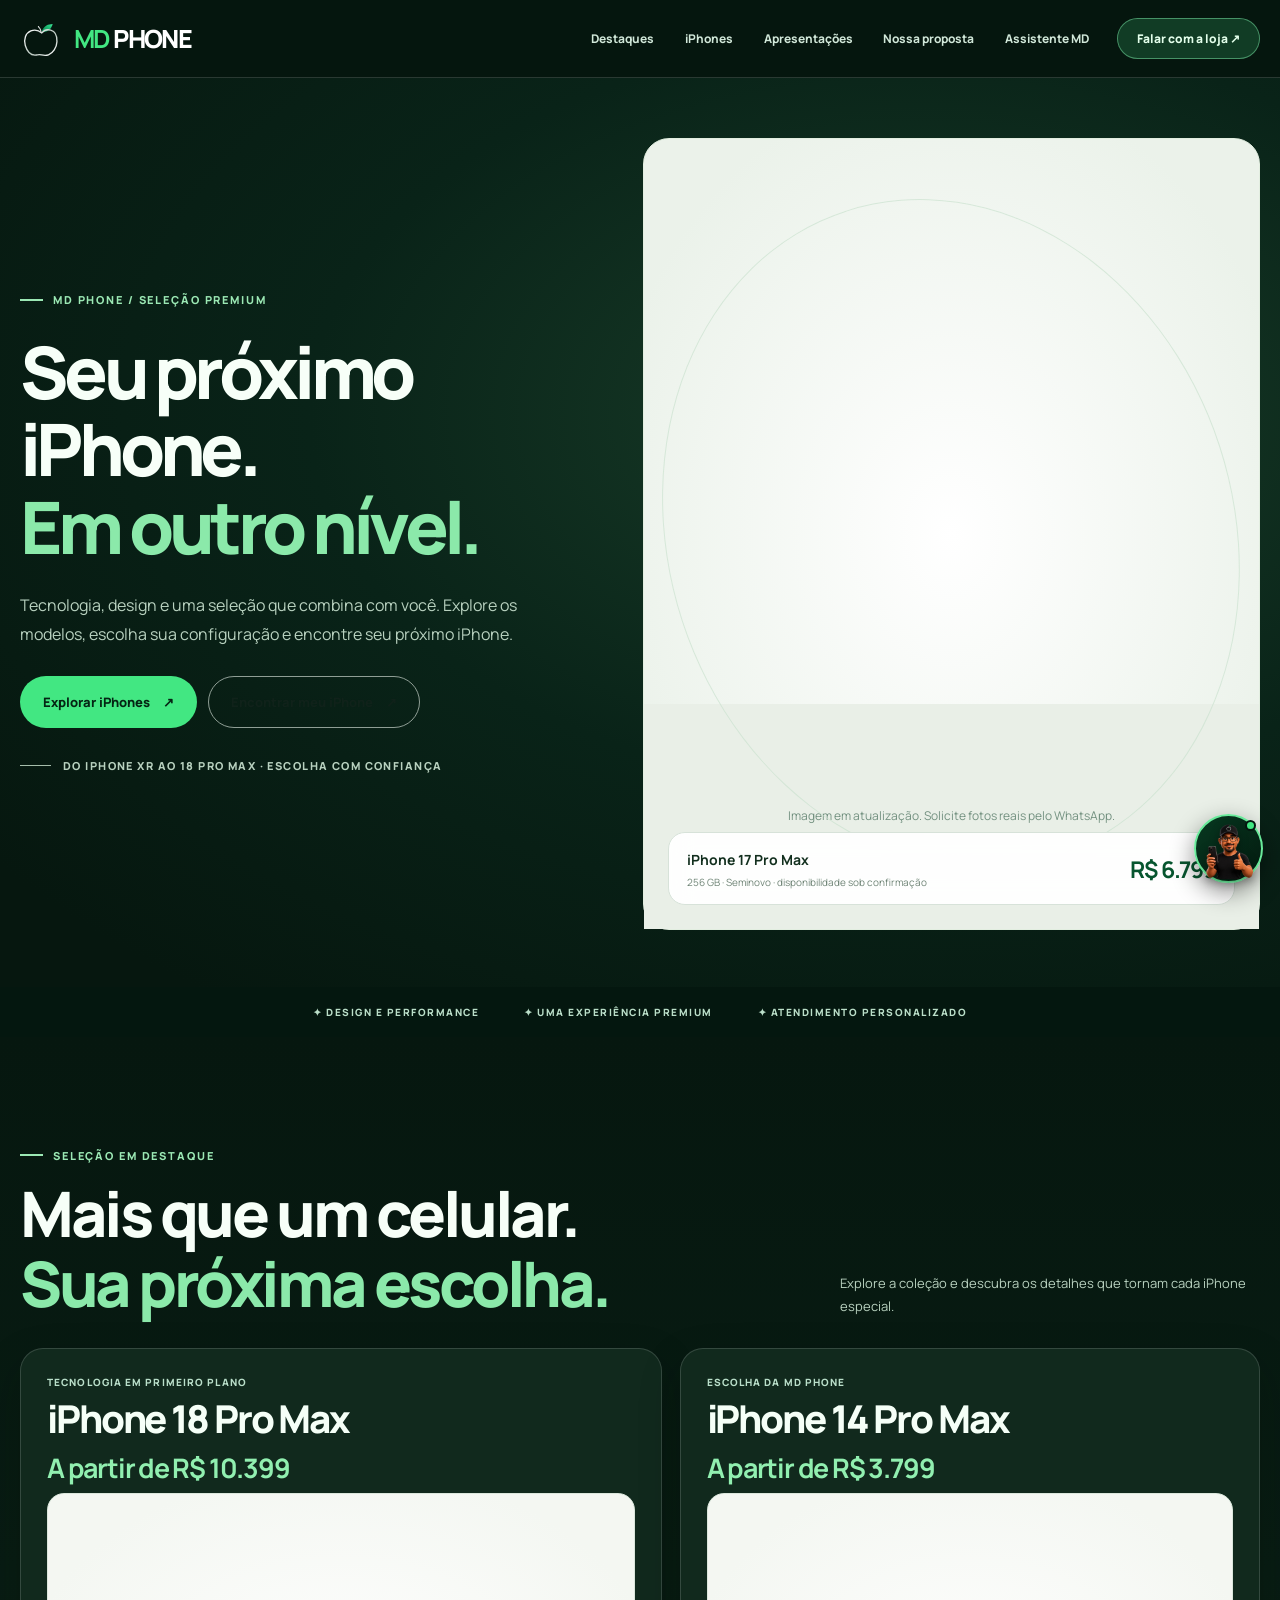
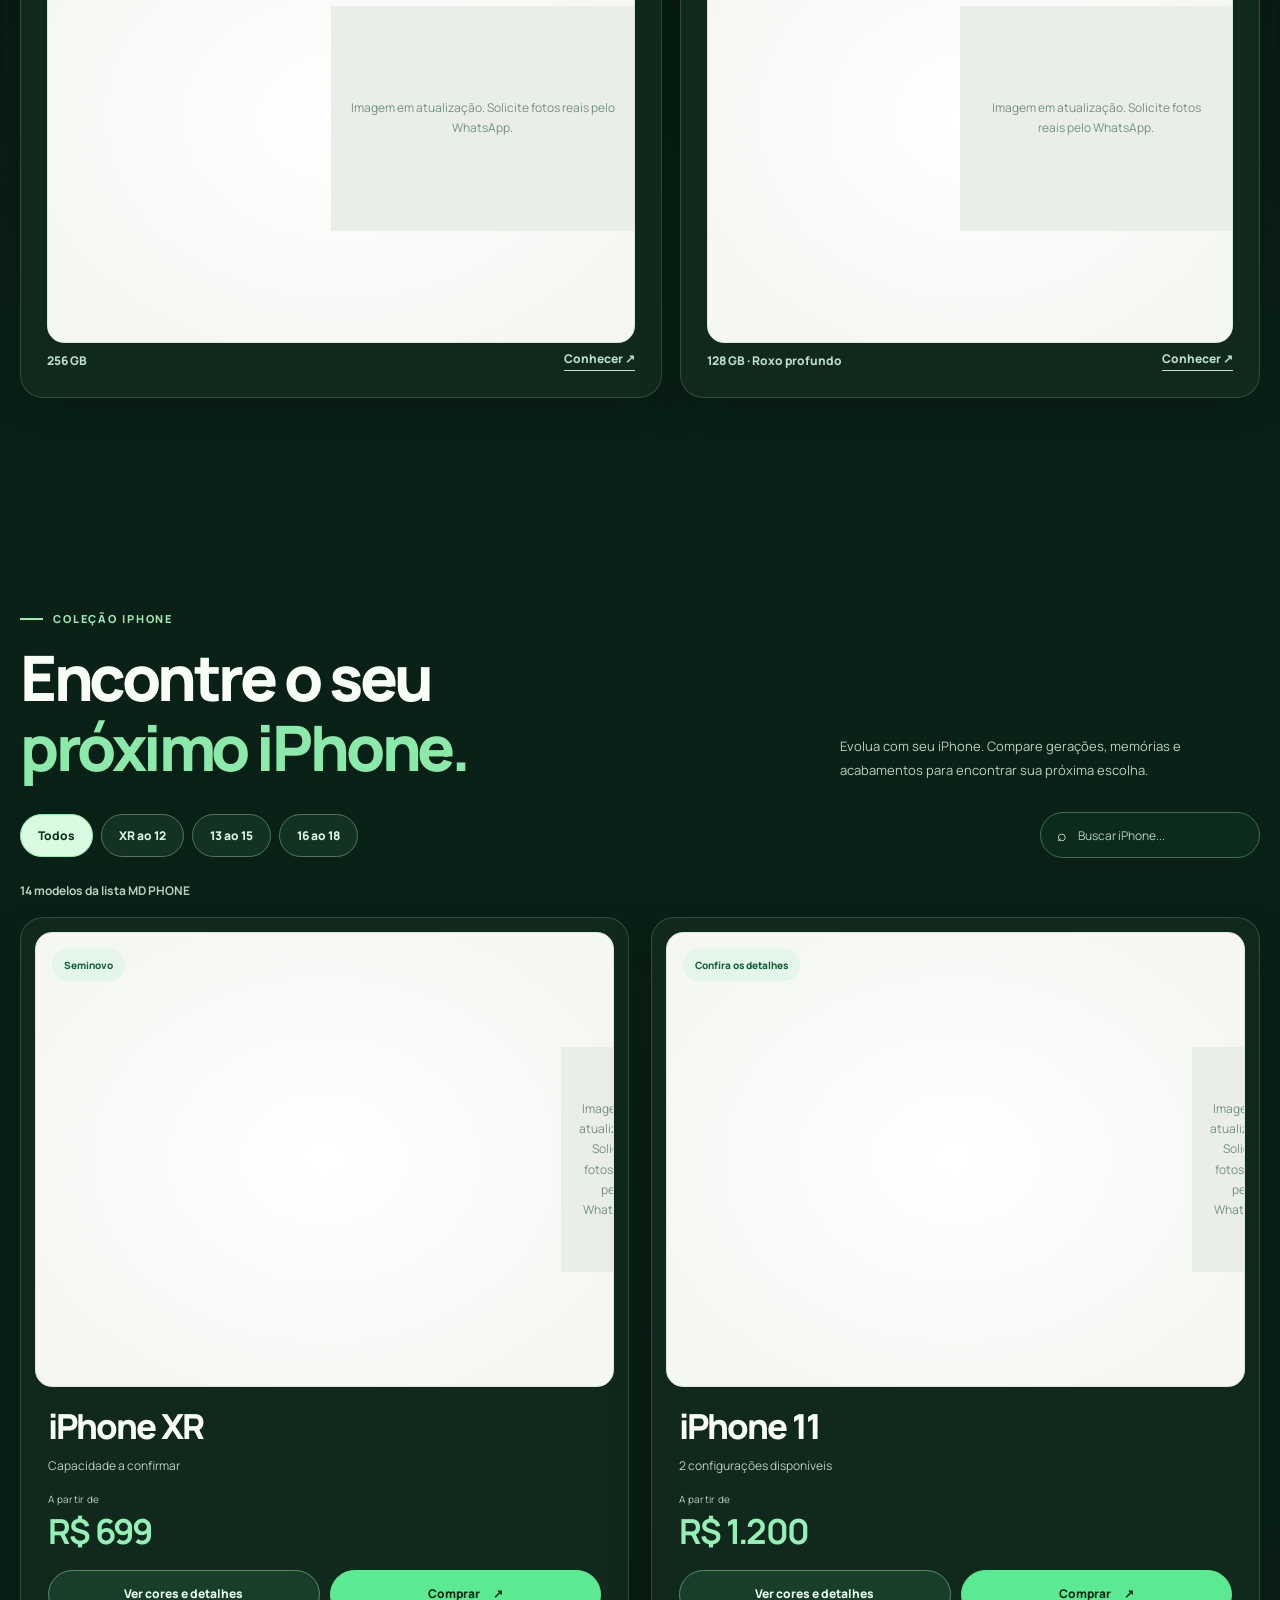
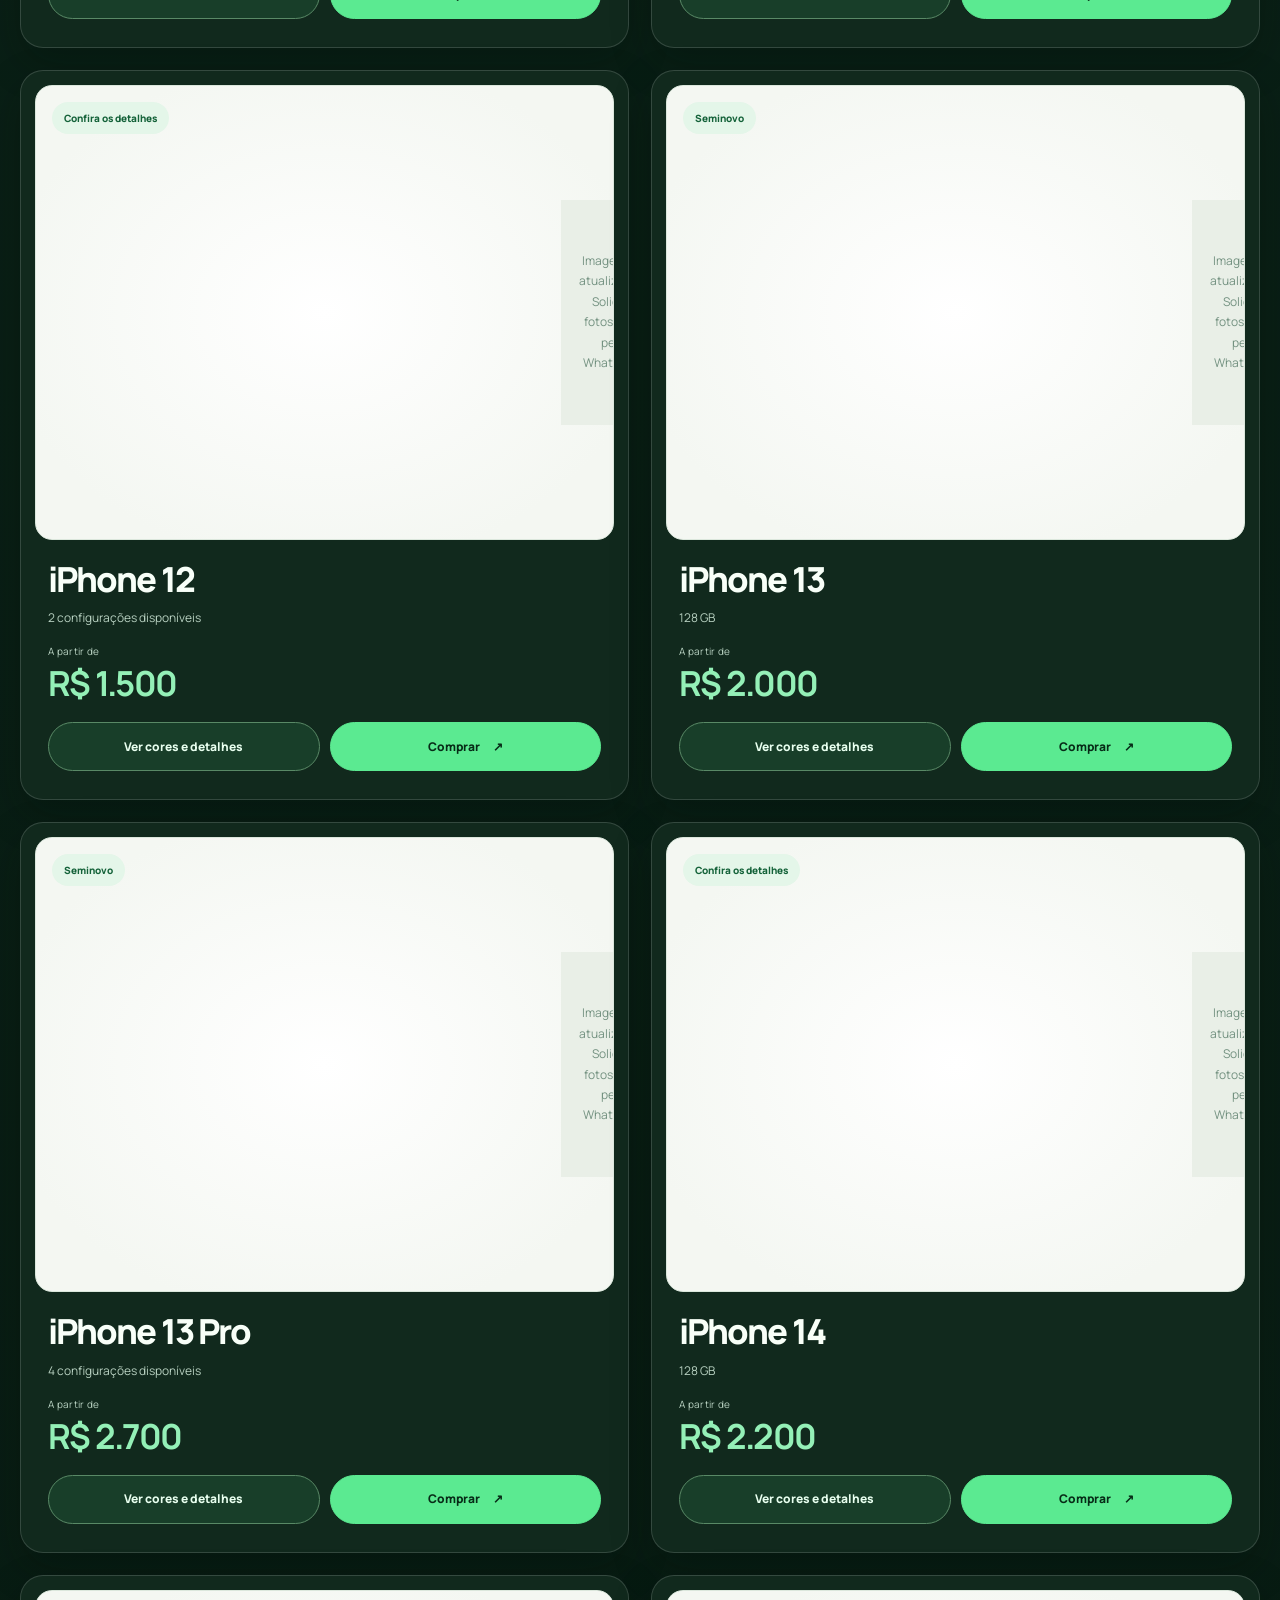
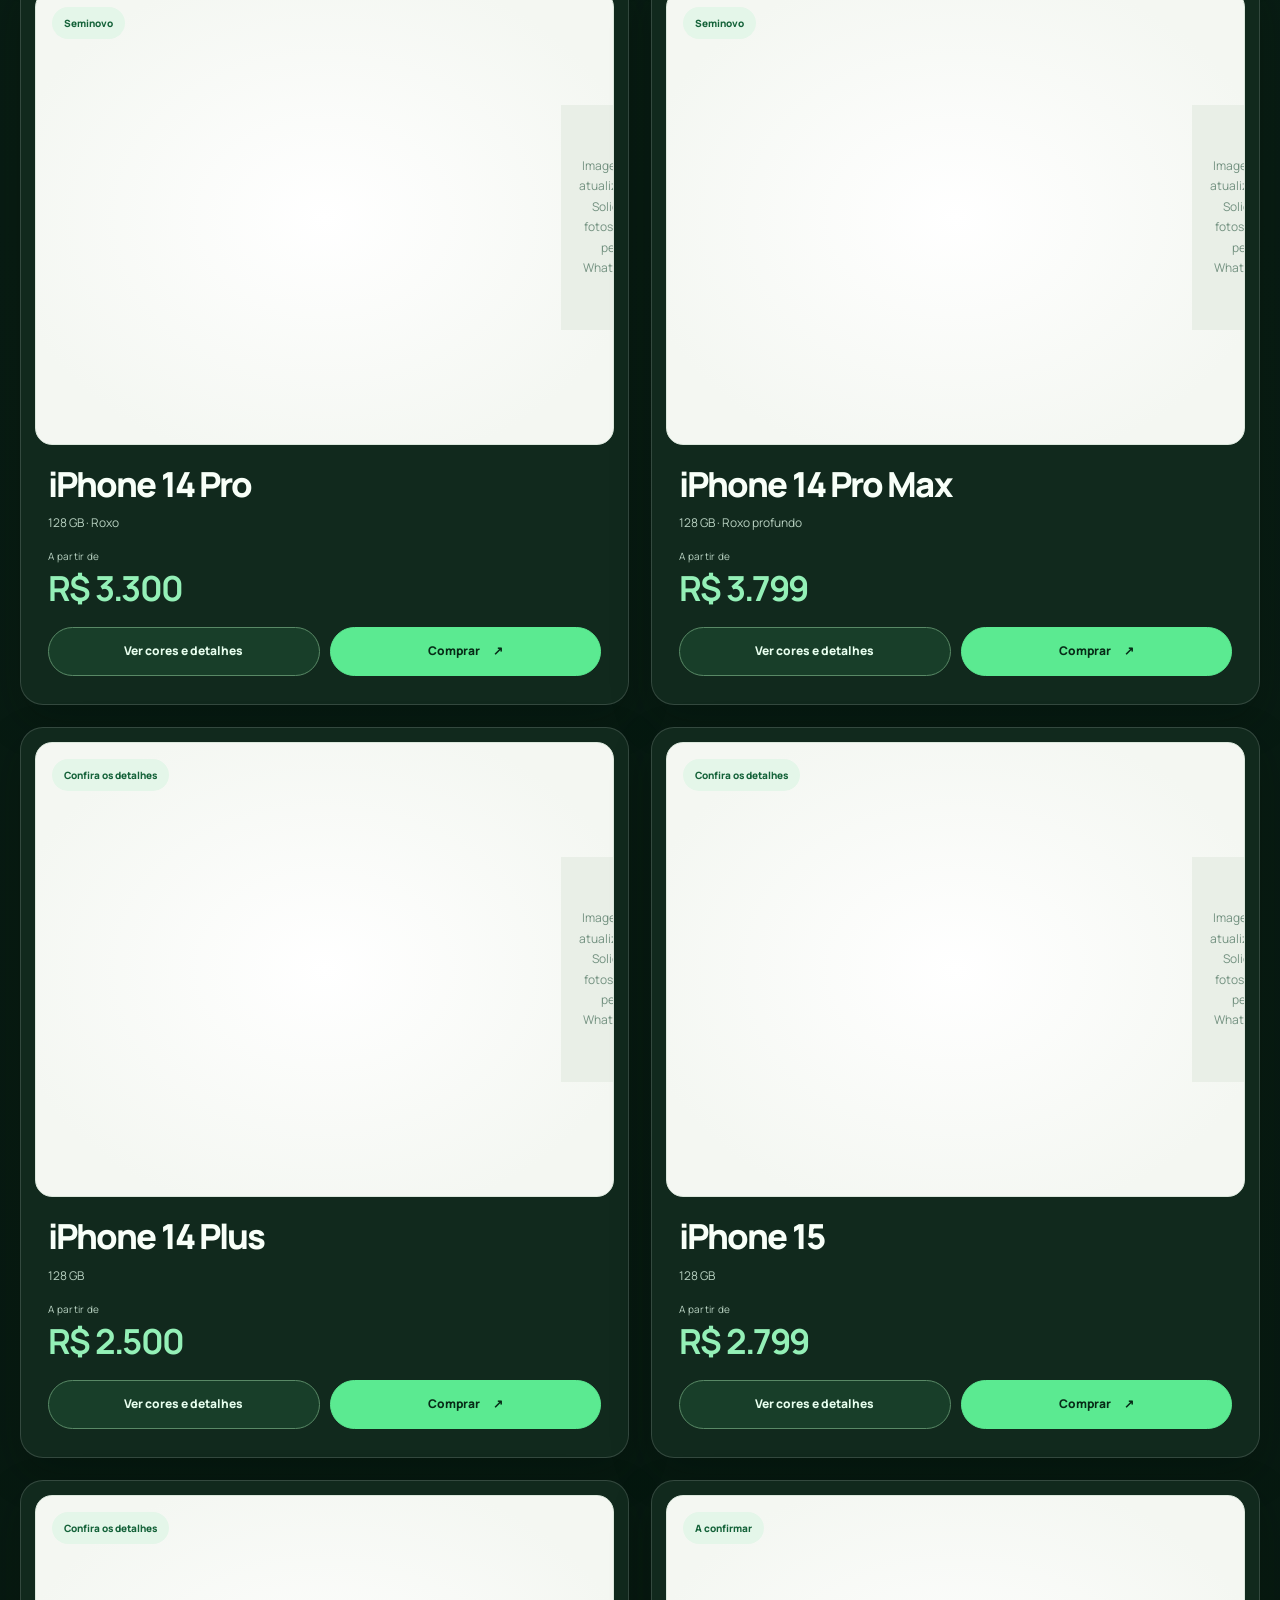
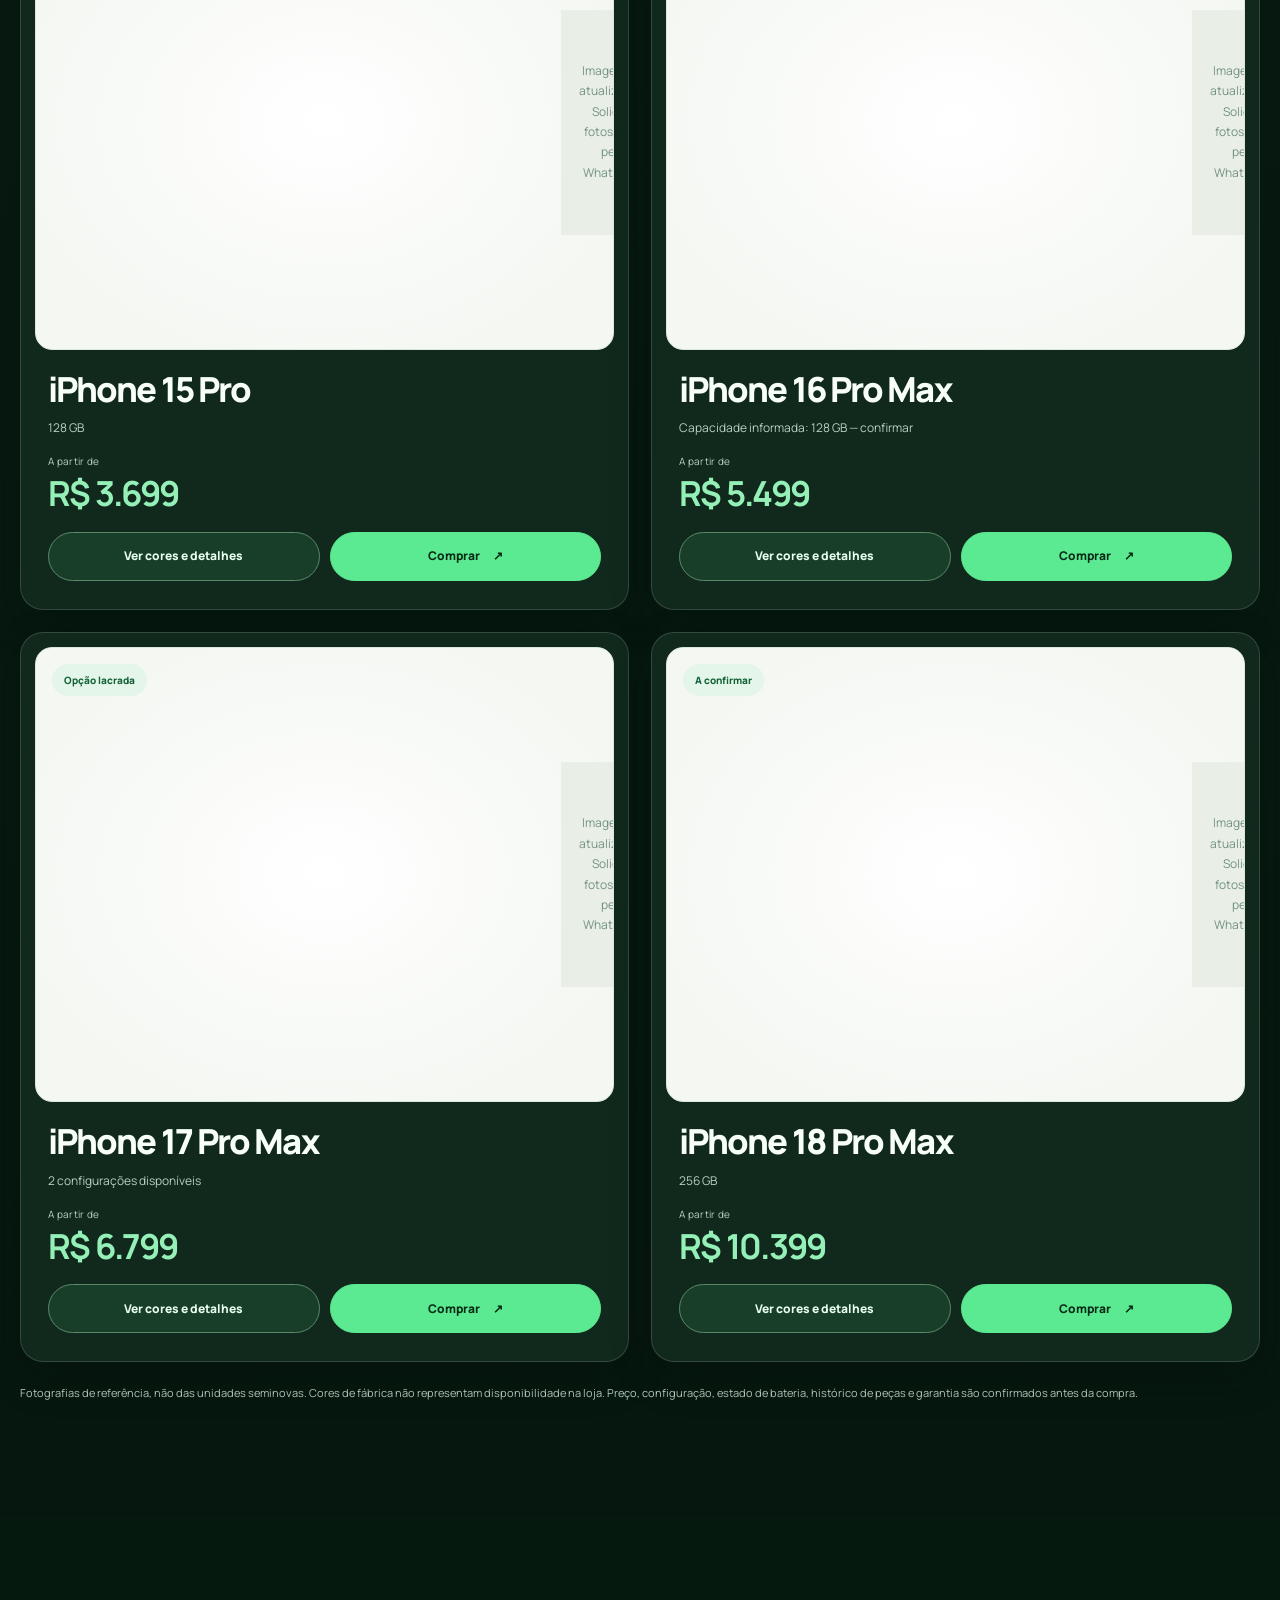
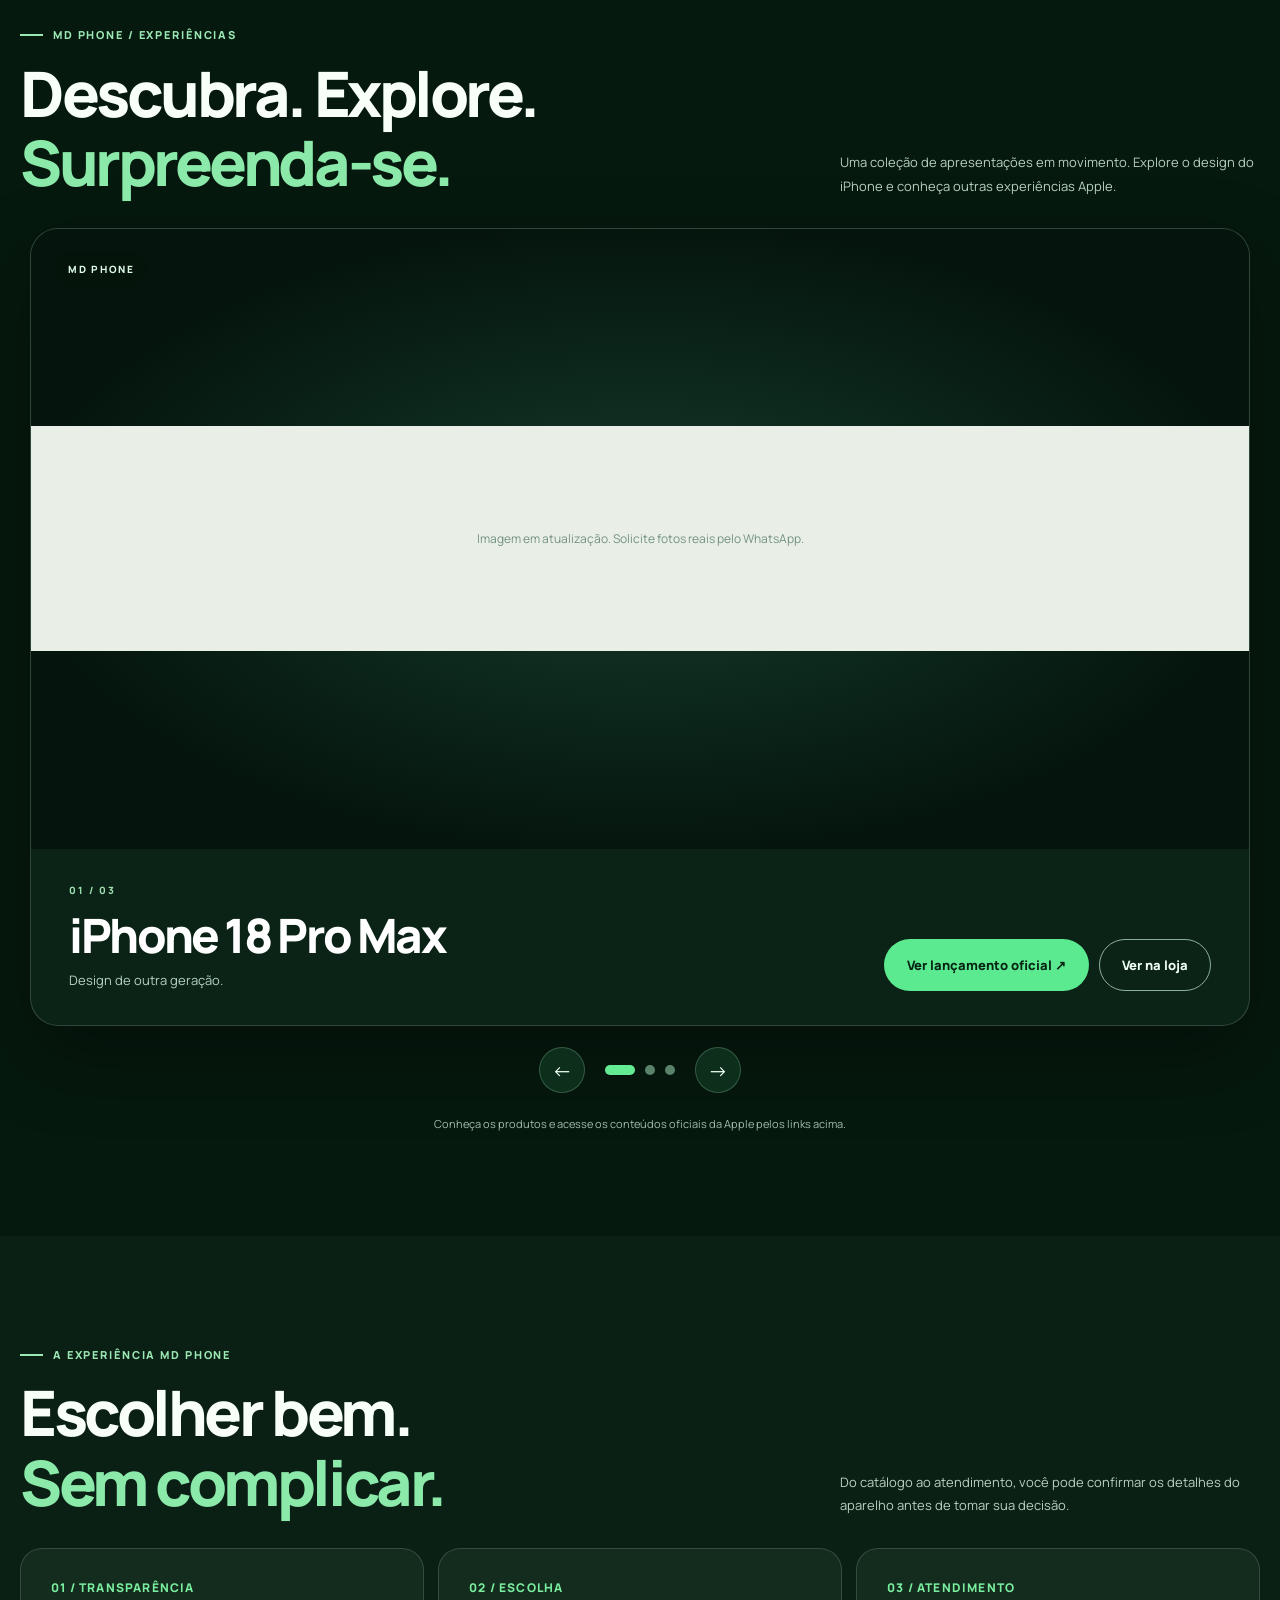
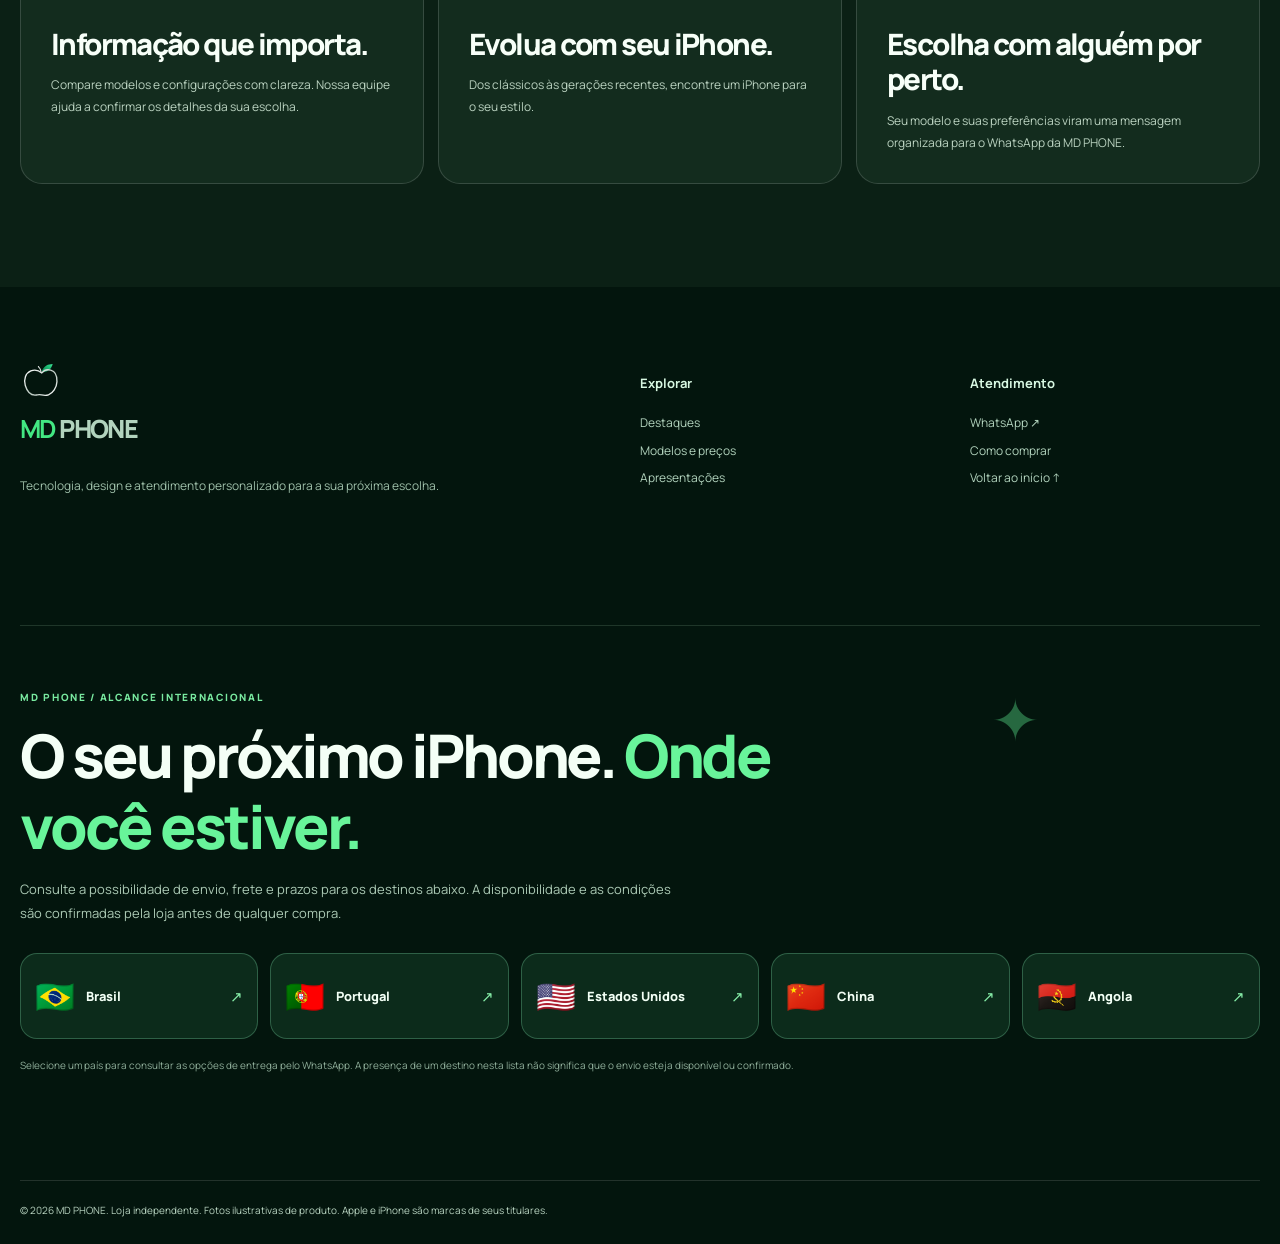
==== commit 0404cb13: "Padronizar todo site e ampliar fotos dos aparelhos" ====
--- a/index.html
+++ b/index.html
@@ -19,9 +19,8 @@
 <link href="https://fonts.googleapis.com/css2?family=Manrope:wght@400;500;600;700;800;900&display=swap" rel="stylesheet">
 <link rel="stylesheet" href="md-elevate.css?v=20261119-mobile-premium-v1">
 <script defer src="md-universe-data.js?v=20261119-mobile-premium-v1"></script>
-<script defer src="md-photo-manifest.js?v=20261119-mobile-premium-v1"></script>
-<script defer src="md-stories-manifest.js?v=20261119-mobile-premium-v1"></script>
 <script defer src="md-elevate.js?v=20261119-mobile-premium-v1"></script>
+<link rel="stylesheet" href="md-visual-system.css?v=20261119-unified-1">
 </head>
 <body>
 <div id="app"><main style="min-height:100vh;display:grid;place-items:center;background:#f4f6f2;color:#0b2e1c;padding:28px;font:700 16px Manrope,system-ui">Preparando a MD PHONE...</main></div>
--- a/md-visual-system.css
+++ b/md-visual-system.css
@@ -0,0 +1,144 @@
+/* MD PHONE — Sistema visual único | 19 nov 2026.
+   Enquadramento uniforme: fotografias grandes, sem deformação nem cortes. */
+:root{
+ --md-canvas:#06170f;--md-card:#11291d;--md-stage:#f4f7f2;
+ --md-accent:#5bea91;--md-line:#ffffff26;--md-muted:#b8d1bf;
+}
+body{font-family:Manrope,Inter,-apple-system,BlinkMacSystemFont,"Segoe UI",sans-serif}
+body:not([data-page]){background:var(--md-canvas);color:#f4fff6}
+body:not([data-page]) .hero{background:radial-gradient(ellipse at 72% 37%,#193d29 0%,#092318 47%,#06170f 90%)}
+body:not([data-page]) .hero h1,body:not([data-page]) .chapter-head h2,
+body:not([data-page]) .promise h3{color:#f7fff8}
+body:not([data-page]) .hero h1 em,body:not([data-page]) .chapter-head h2 em{color:#8be9aa}
+body:not([data-page]) .hero-desc,body:not([data-page]) .chapter-head p,
+body:not([data-page]) .hero-submeta,body:not([data-page]) .catalog-note{color:var(--md-muted)}
+body:not([data-page]) .eyebrow{color:#9be8b4}
+body:not([data-page]) .hero-visual{background:radial-gradient(ellipse at center,#fff 0%,#ebf2ea 82%);border:1px solid #e2eee0;border-radius:26px}
+body:not([data-page]) .hero-visual::before{border-color:#cce3d0}
+body:not([data-page]) .hero-visual img{transform:scale(1.10);filter:none;mix-blend-mode:normal}
+body:not([data-page]) .highlights,body:not([data-page]) .catalog-section{background:linear-gradient(180deg,#0a2117,#06170f)}
+body:not([data-page]) .highlights{background:linear-gradient(180deg,#06170f,#0a2117)}
+body:not([data-page]) .spotlight,body:not([data-page]) .product-card,
+body[data-page] .md-phone-catalog .md-phone-tile{
+ background:var(--md-card)!important;color:#f5fff7!important;
+ border:1px solid var(--md-line)!important;border-radius:23px!important;
+ box-shadow:0 16px 42px #010f093f!important;overflow:hidden;
+ transition:transform .25s,border-color .25s,box-shadow .25s;
+}
+body:not([data-page]) .spotlight:hover,body:not([data-page]) .product-card:hover,
+body[data-page] .md-phone-catalog .md-phone-tile:hover{
+ transform:translateY(-3px);border-color:#86e9ab8c!important;box-shadow:0 24px 54px #0005!important;
+}
+body:not([data-page]) .spotlight{min-height:650px;padding:26px}
+body:not([data-page]) .spotlight .spot-text h3{color:#f5fff7}
+body:not([data-page]) .spotlight .spot-text small,body:not([data-page]) .spot-footer{color:#badfca}
+body:not([data-page]) .spotlight .spot-text strong{color:#91efb0}
+body:not([data-page]) .spotlight-visual,body:not([data-page]) .product-card .product-visual,
+body[data-page] .md-phone-catalog .md-tile-visual{
+ background:radial-gradient(ellipse at center,#fff 0%,var(--md-stage) 80%)!important;
+ border:1px solid #dbe7dc!important;border-radius:17px!important;
+ overflow:hidden;isolation:isolate;display:flex;align-items:center;justify-content:center;
+}
+body:not([data-page]) .spotlight-visual{height:450px;min-height:450px;margin:5px 0}
+body:not([data-page]) .spotlight-visual img{
+ display:block;width:100%;height:100%;max-width:none;max-height:none;object-fit:contain;
+ mix-blend-mode:normal;filter:none;transform:scale(1.13);transition:transform .32s ease;
+}
+body:not([data-page]) .spotlight:hover .spotlight-visual img{transform:scale(1.17)}
+body:not([data-page]) .product-grid{grid-template-columns:repeat(2,minmax(0,1fr));gap:22px}
+body:not([data-page]) .product-card .product-visual{
+ min-height:455px;height:455px;margin:14px 14px 0;padding:0!important;
+}
+body:not([data-page]) .product-card .product-visual img{
+ display:block;width:100%;height:100%;min-width:0;min-height:0;
+ max-width:none;max-height:none;object-fit:contain;object-position:center;
+ mix-blend-mode:normal;filter:none;transform:scale(1.15);transition:transform .3s ease;
+}
+body:not([data-page]) .product-card:hover .product-visual img{transform:scale(1.19)}
+body:not([data-page]) .product-tag{top:16px;left:16px;z-index:4}
+body:not([data-page]) .product-copy{padding:19px 27px 28px}
+body:not([data-page]) .product-copy h3{color:#f8fff8;font-size:clamp(27px,2.7vw,38px);line-height:1.15}
+body:not([data-page]) .product-copy .product-config,
+body:not([data-page]) .product-copy .price-line small{color:#b7d0c0}
+body:not([data-page]) .product-copy .price-line strong,
+body:not([data-page]) .product-copy .price-line .see-more{color:#94f0b7}
+body:not([data-page]) .filter-chip{background:#143221;border-color:#54735f;color:#dcf5e3}
+body:not([data-page]) .filter-chip.active,body:not([data-page]) .filter-chip:hover{
+ background:#d9fce1;border-color:#9beab1;color:#0a331b;
+}
+body:not([data-page]) .catalog-search{background:#0d2b1c;border-color:#446b54}
+body:not([data-page]) .catalog-search input{color:#effff3}
+body:not([data-page]) .catalog-search input::placeholder{color:#b7ccbd}
+body:not([data-page]) .catalog-counter{color:#b9d0c0}
+body:not([data-page]) .product-actions .button.ghost{background:#183e29;border-color:#598966;color:#e8ffef}
+body:not([data-page]) .product-actions .button.primary{background:var(--md-accent);border-color:var(--md-accent);color:#072b17}
+body:not([data-page]) .promise-section{background:#0b2015}
+body:not([data-page]) .promise{background:#132c1e;color:#effff3;border:1px solid var(--md-line)}
+body:not([data-page]) .promise p{color:#bad2c0}
+body:not([data-page]) .promise-number{color:#7aed9e}
+body[data-page] .md-phone-catalog .md-catalog-grid{gap:22px!important}
+body[data-page] .md-phone-catalog .md-phone-tile{
+ min-height:515px;padding:14px 16px 24px;background:var(--md-card)!important;
+}
+body[data-page] .md-phone-catalog .md-tile-visual{
+ position:relative;width:100%;height:415px;min-height:415px;margin:0 0 20px;
+}
+body[data-page] .md-phone-catalog .md-tile-visual img{
+ position:absolute;inset:0;width:100%;height:100%;max-width:none;max-height:none;
+ object-fit:contain!important;object-position:center;mix-blend-mode:normal!important;
+ filter:none!important;transform:scale(1.15)!important;transition:transform .32s ease!important;
+}
+body[data-page] .md-phone-catalog .md-phone-tile:hover .md-tile-visual img{transform:scale(1.19)!important}
+body[data-page] .md-phone-catalog .md-tile-name{color:#f5fff7;font-size:clamp(25px,2.6vw,36px);line-height:1.15}
+body[data-page] .md-phone-catalog .md-tile-price{color:#93ebb0}
+body[data-page] .model-art,body[data-page] .product-photo{
+ background:radial-gradient(ellipse at center,#f9fbf7,var(--md-stage) 82%)!important;
+ border:1px solid #dce9dd;border-radius:21px;overflow:hidden;
+}
+body[data-page] .model-art img,body[data-page] .product-photo img{
+ object-fit:contain!important;mix-blend-mode:normal!important;filter:none!important;
+ transform:scale(1.08);
+}
+body[data-page] .category-tile{border-radius:23px!important}
+body[data-page] .category-tile .tile-visual img{transform:scale(1.10);filter:none!important}
+body[data-page] .category-tile:hover .tile-visual img{transform:scale(1.14)}
+body[data-page] .site-head,body:not([data-page]) .site-header{
+ background:#06170ff2;border-bottom:1px solid var(--md-line);backdrop-filter:blur(18px);
+}
+body[data-page] .head-cta,body:not([data-page]) .nav-whatsapp{
+ border-color:#71d99b8c;background:#113c25;color:#e3ffeb;
+}
+body[data-page] .head-cta:hover,body:not([data-page]) .nav-whatsapp:hover{
+ background:var(--md-accent);color:#062d18;
+}
+body[data-page] .brand,body:not([data-page]) .brand{font-weight:900;letter-spacing:-.065em}
+@media(max-width:950px){
+ body:not([data-page]) .product-grid{gap:16px}
+ body:not([data-page]) .product-card .product-visual{min-height:385px;height:385px}
+ body[data-page] .md-phone-catalog .md-tile-visual{min-height:390px;height:390px}
+}
+@media(max-width:700px){
+ body:not([data-page]) .hero-visual{border-radius:19px}
+ body:not([data-page]) .spotlight-grid,body:not([data-page]) .product-grid,
+ body[data-page] .md-phone-catalog .md-catalog-grid{grid-template-columns:1fr!important;gap:16px}
+ body:not([data-page]) .spotlight{min-height:0;padding:16px}
+ body:not([data-page]) .spotlight-visual{min-height:0;height:clamp(320px,85vw,410px)}
+ body:not([data-page]) .product-card .product-visual{
+  min-height:0;height:clamp(325px,92vw,410px);margin:10px 10px 0;border-radius:14px!important;
+ }
+ body:not([data-page]) .product-copy{padding:16px 19px 24px}
+ body:not([data-page]) .product-copy h3{font-size:clamp(27px,8vw,36px)}
+ body[data-page] .md-phone-catalog .md-phone-tile{
+  min-height:0;padding:10px 12px 22px;border-radius:20px!important;
+ }
+ body[data-page] .md-phone-catalog .md-tile-visual{
+  height:clamp(315px,84vw,400px);min-height:0;margin-bottom:15px;border-radius:14px!important;
+ }
+ body[data-page] .md-phone-catalog .md-tile-name{font-size:clamp(25px,7vw,34px)}
+ body[data-page] .product-photo{min-height:335px;height:335px}
+ body:not([data-page]) .hero-visual img{transform:scale(1.06)}
+}
+@media(prefers-reduced-motion:reduce){
+ body:not([data-page]) .product-card img,body:not([data-page]) .spotlight img,
+ body[data-page] .md-phone-catalog .md-tile-visual img{transition:none!important}
+}
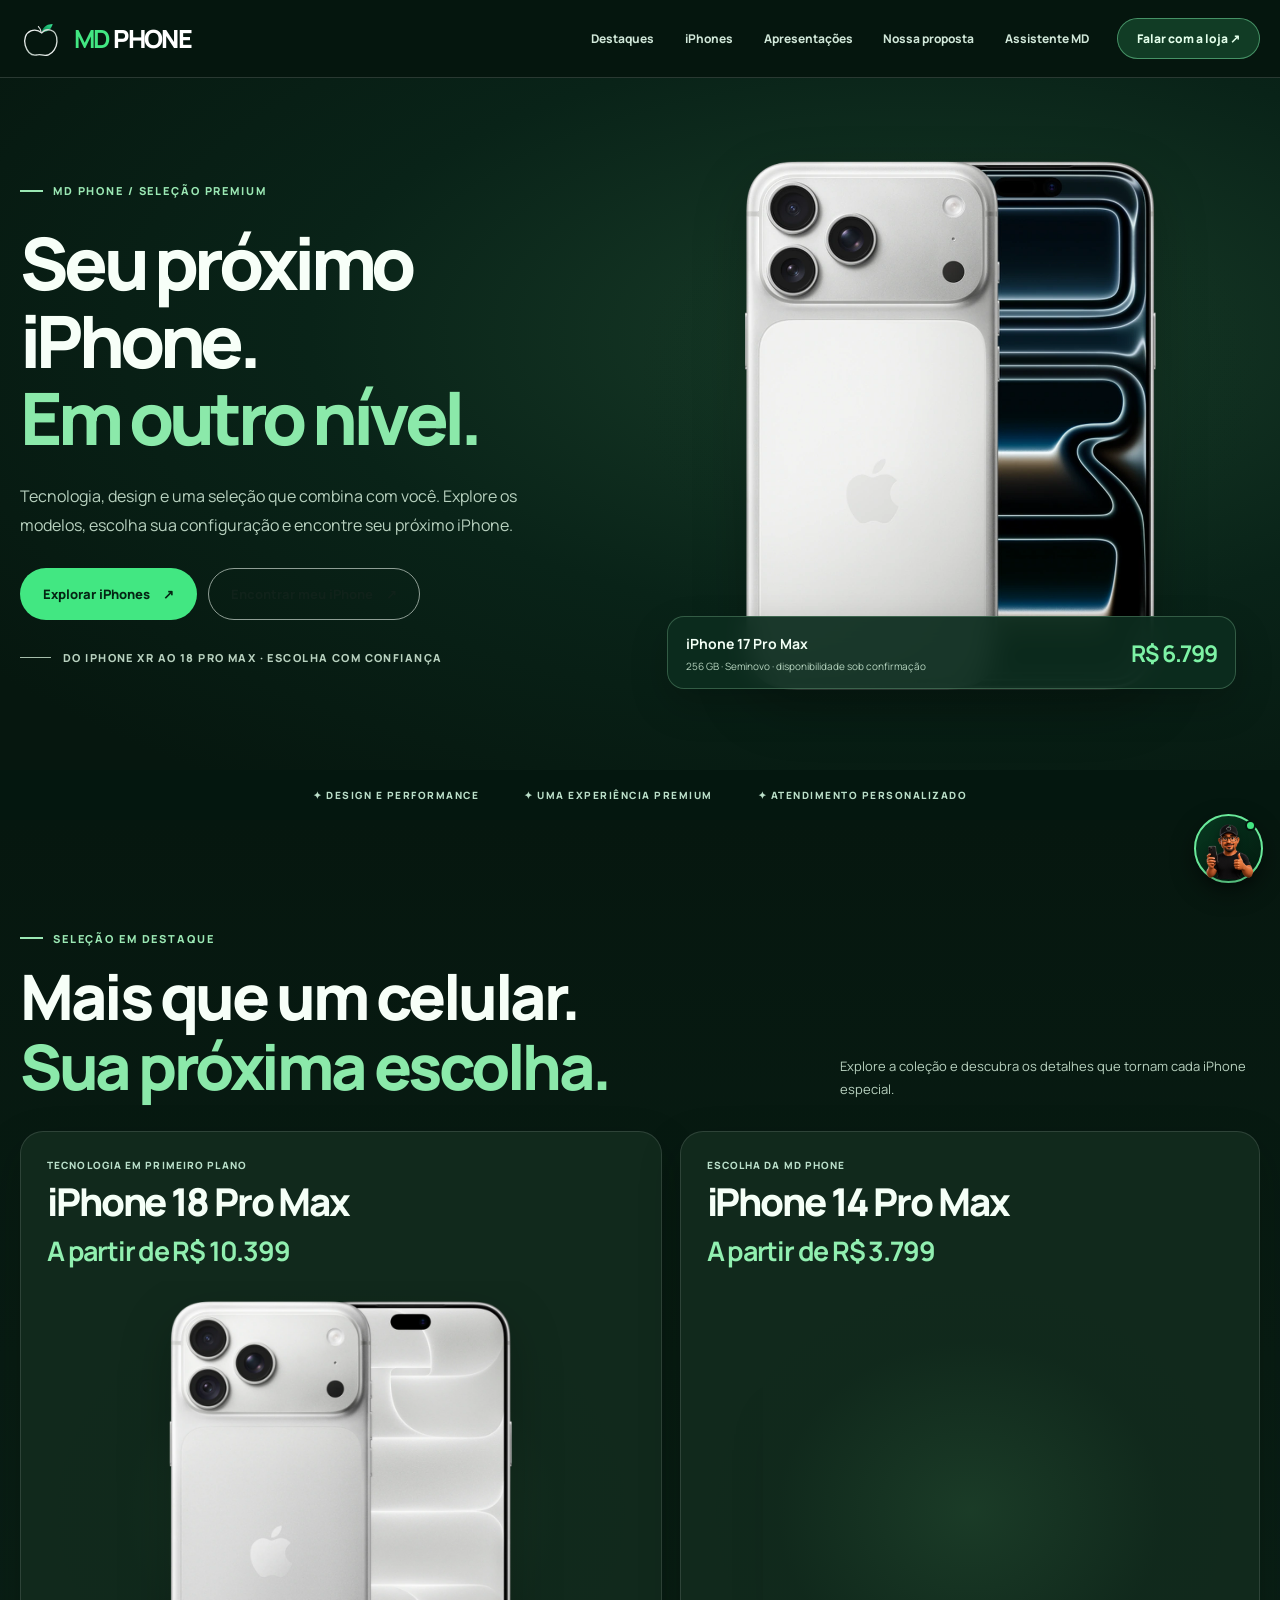
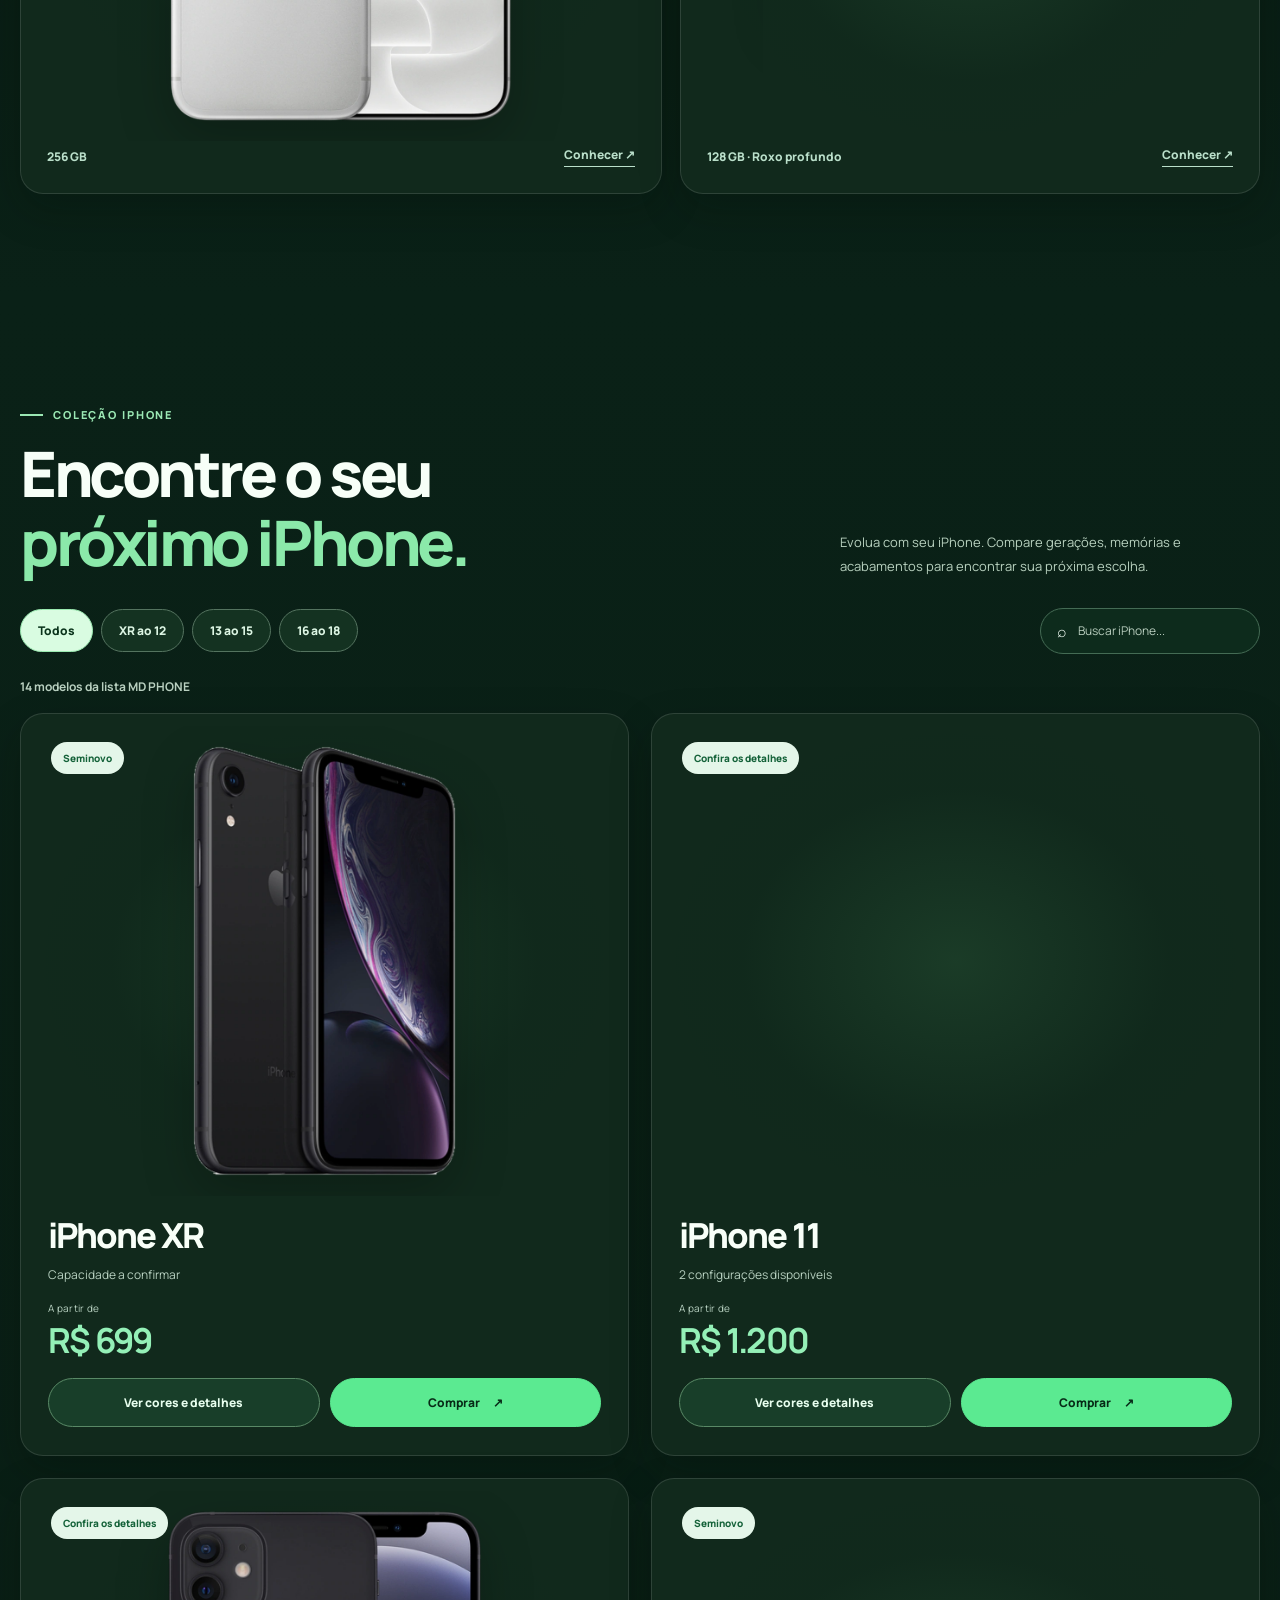
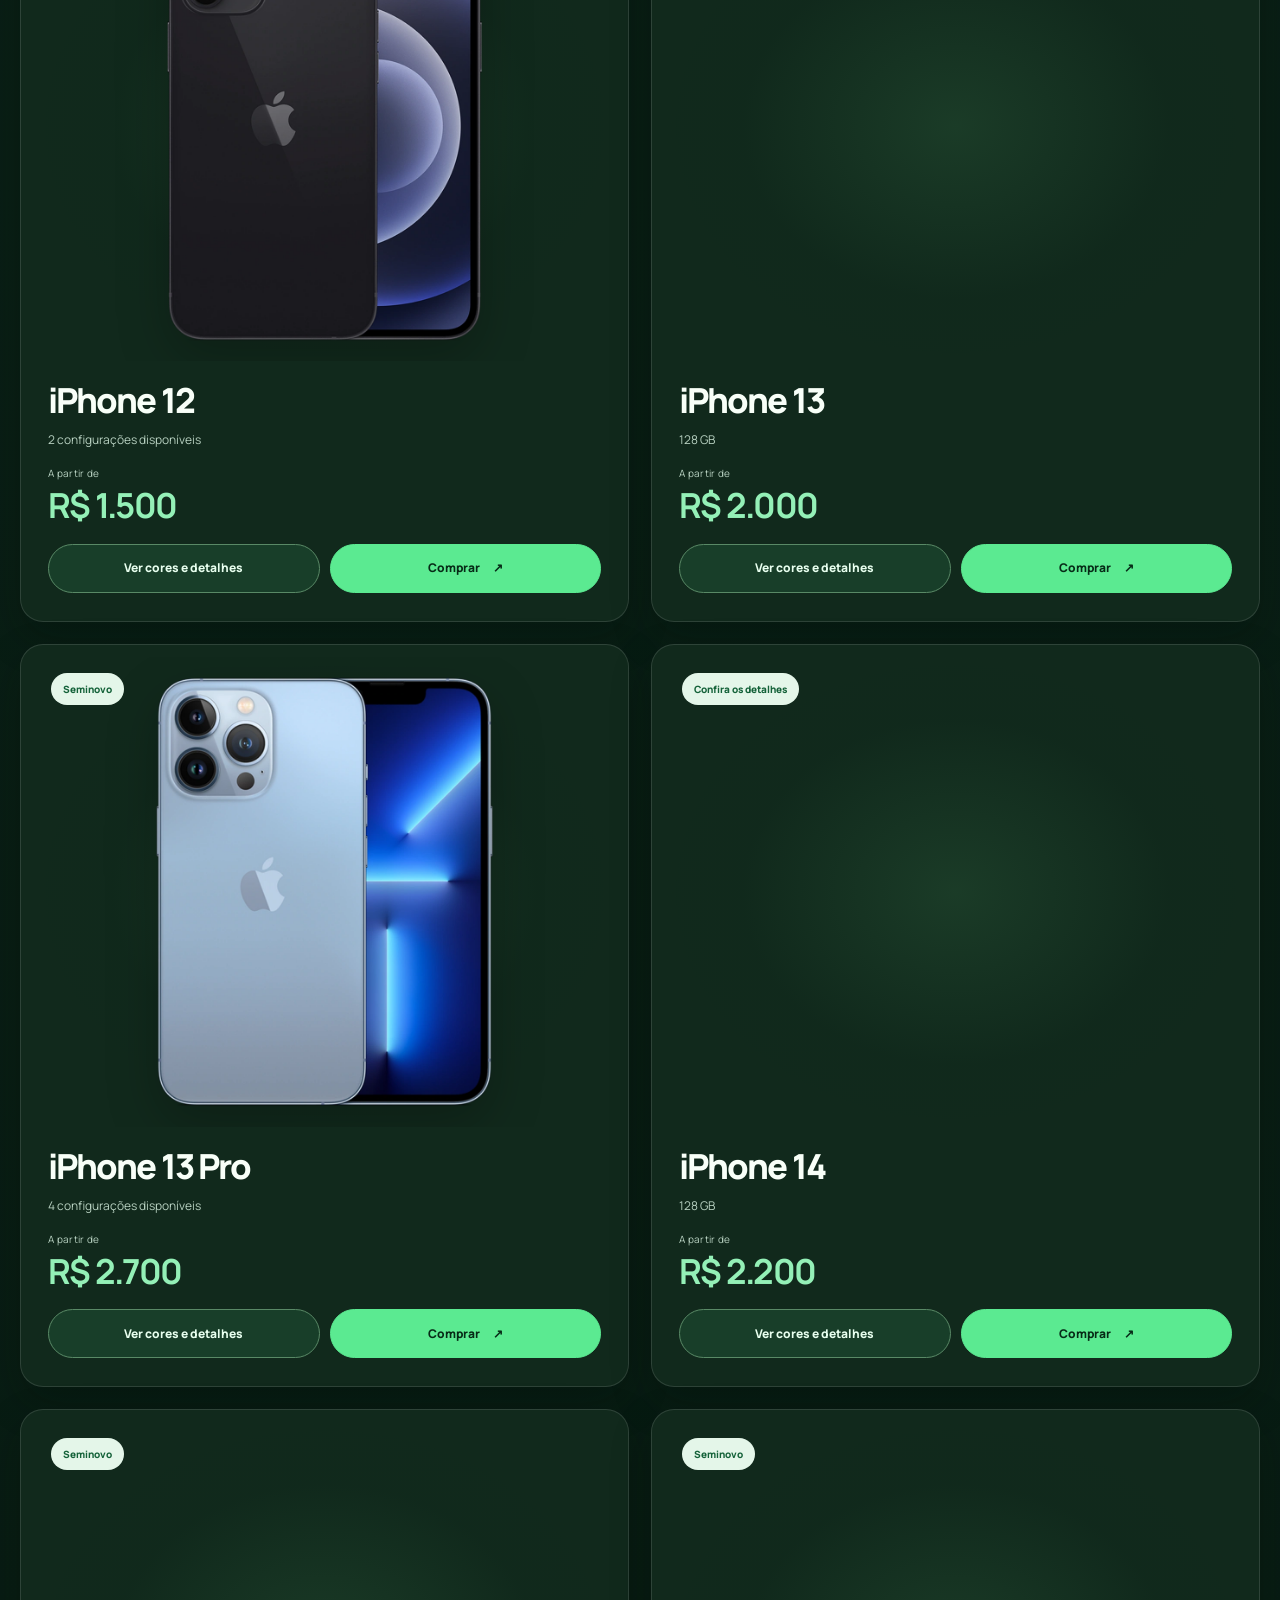
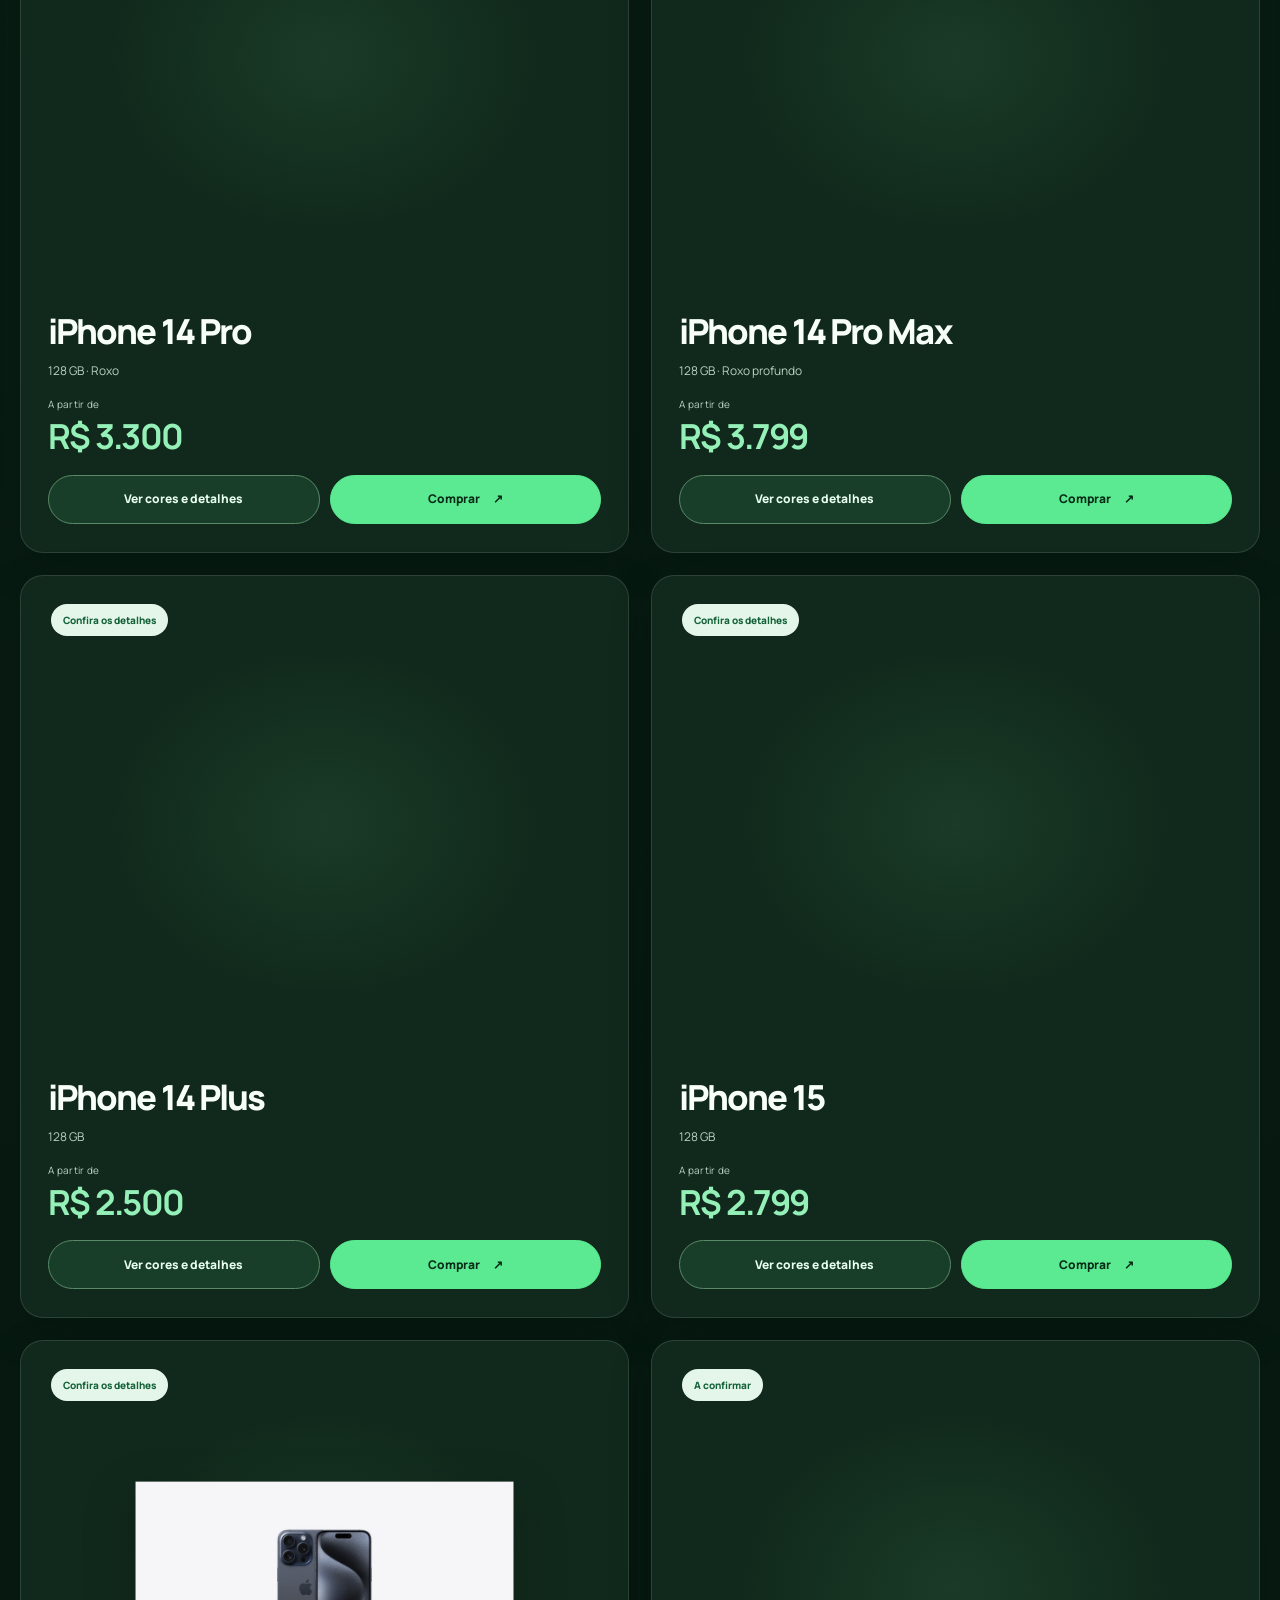
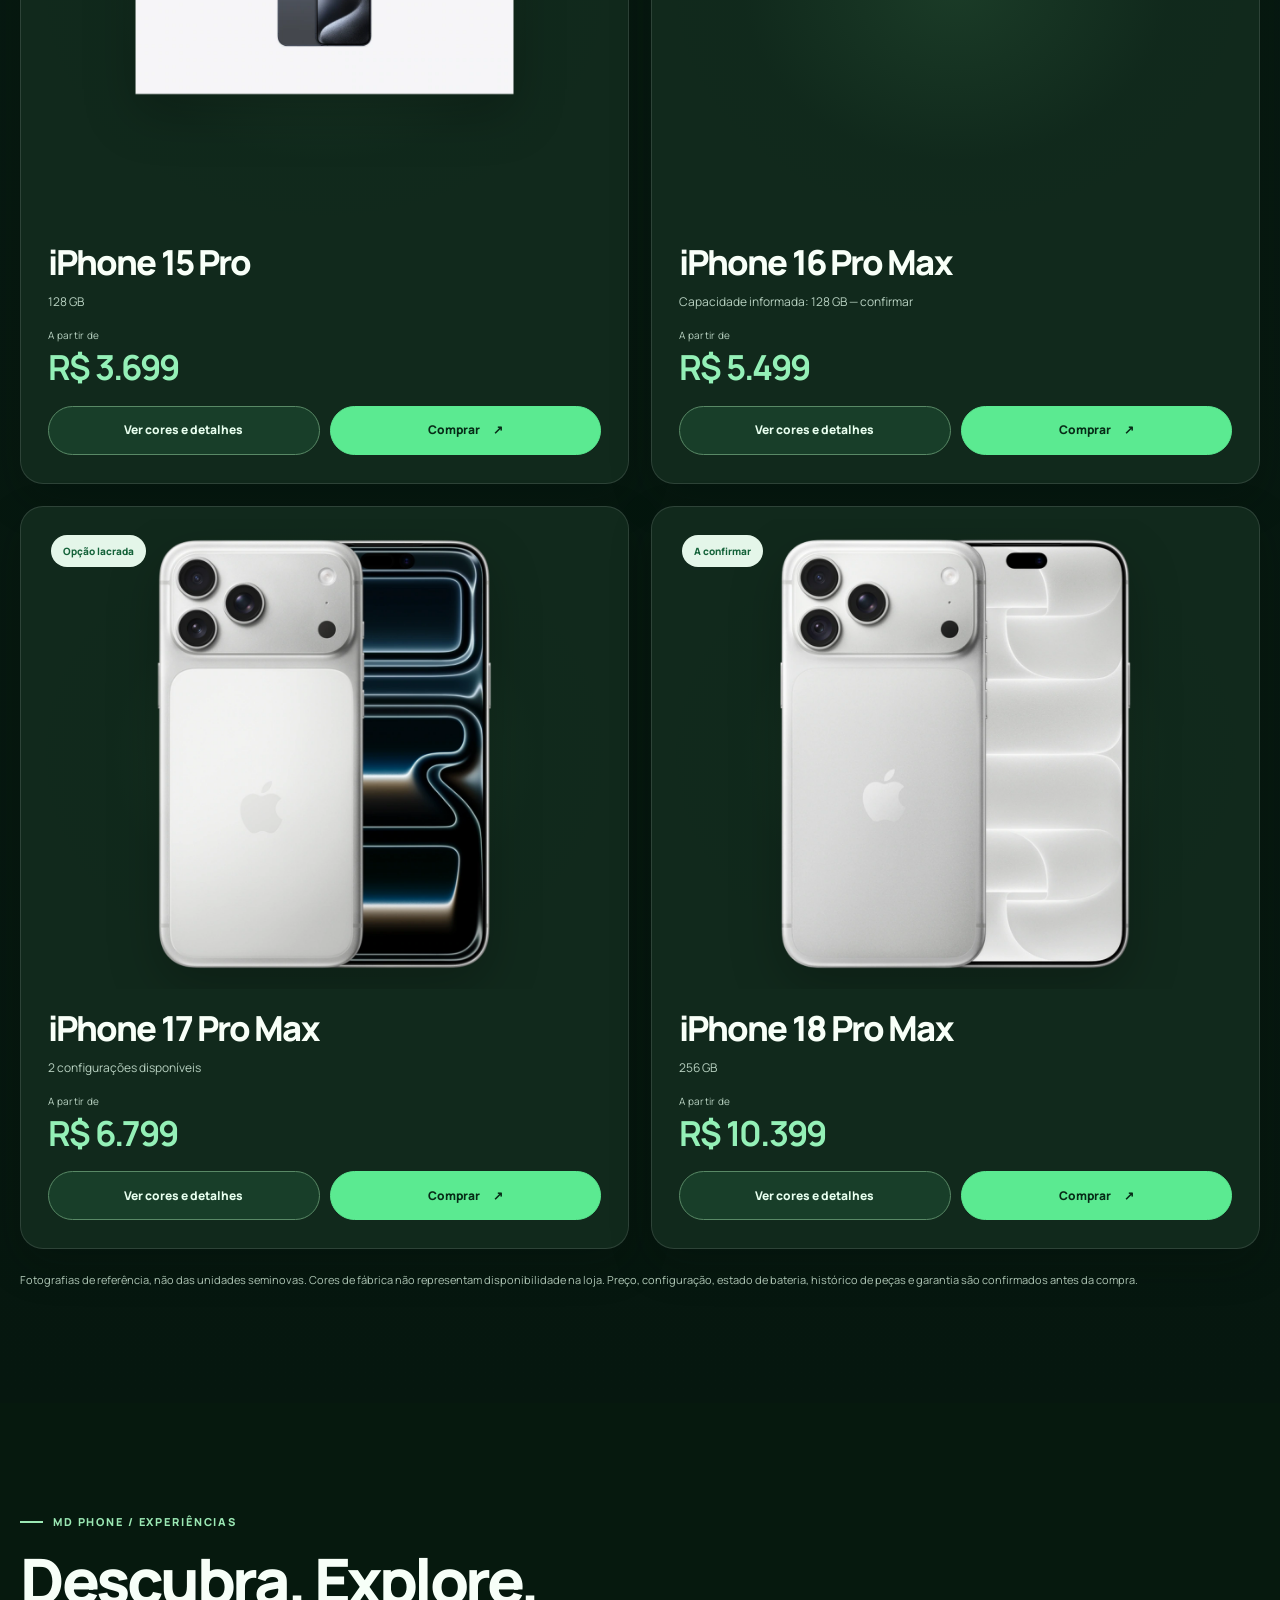
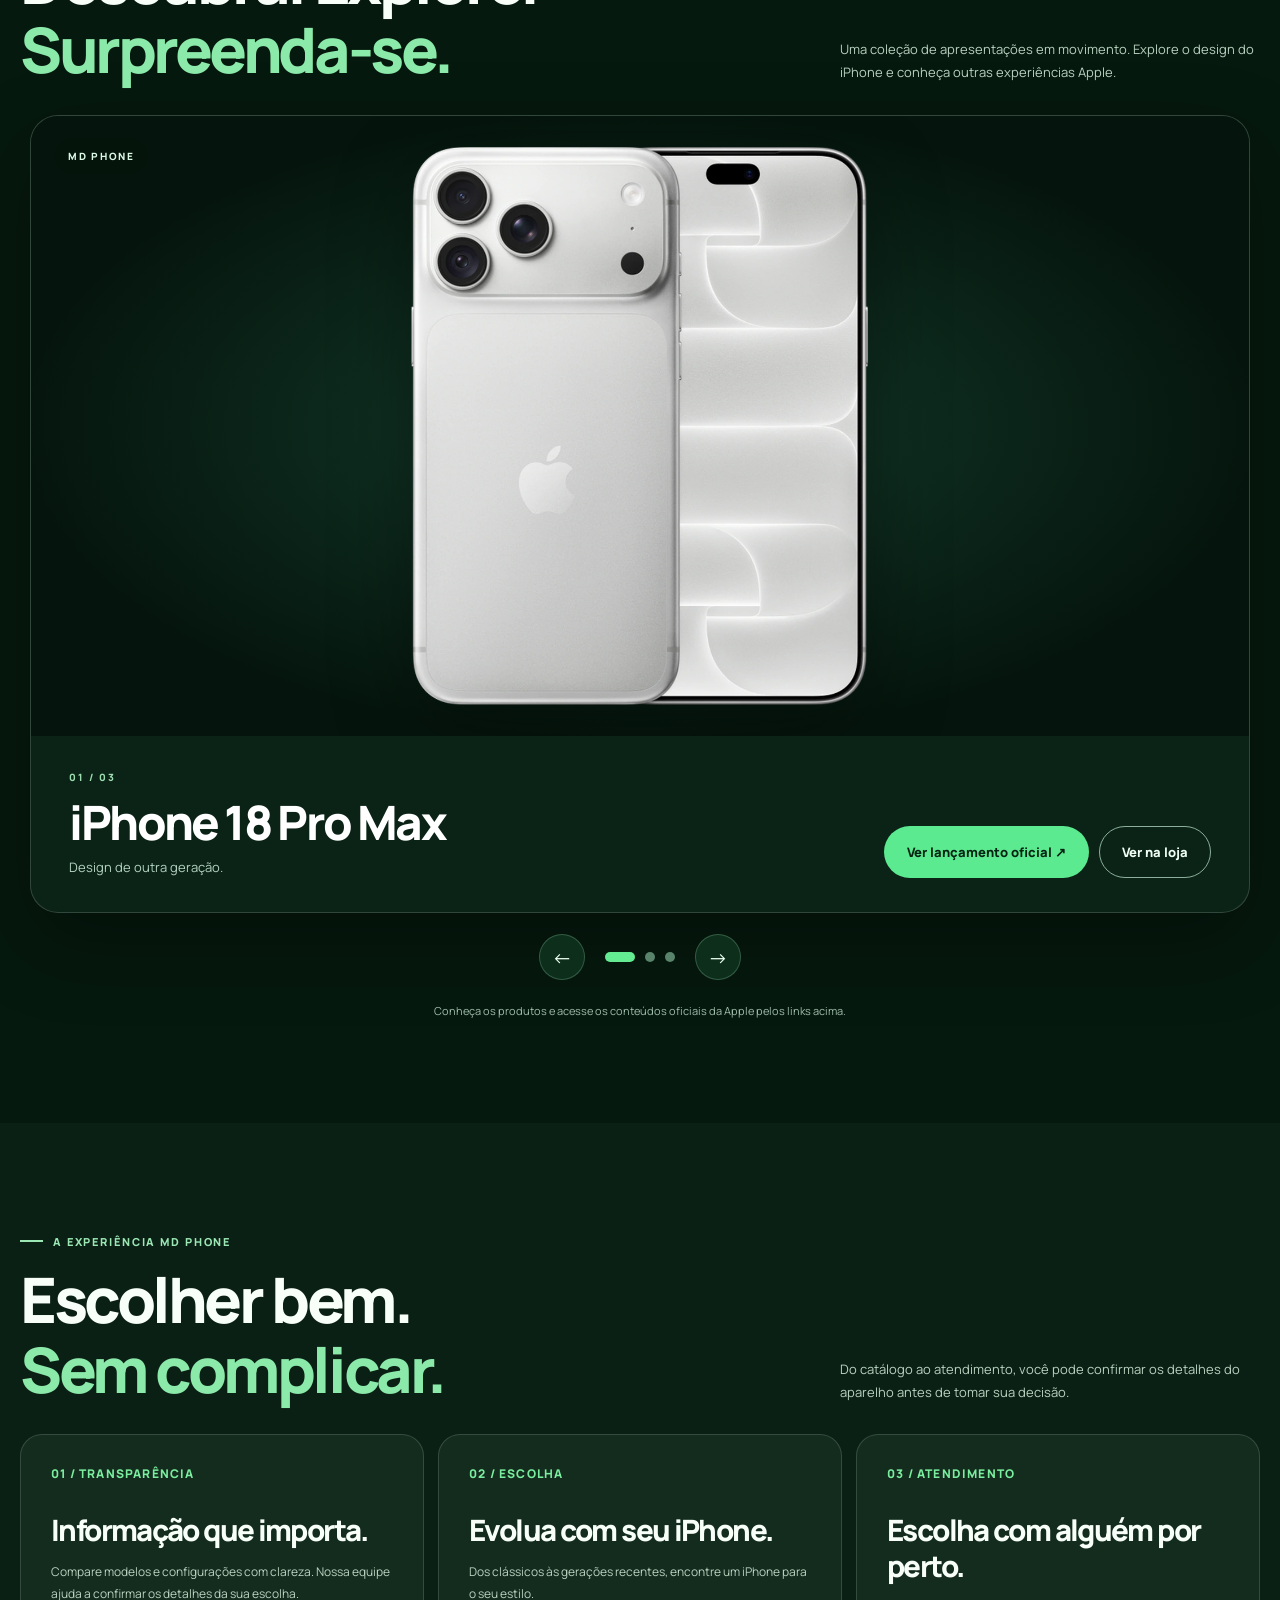
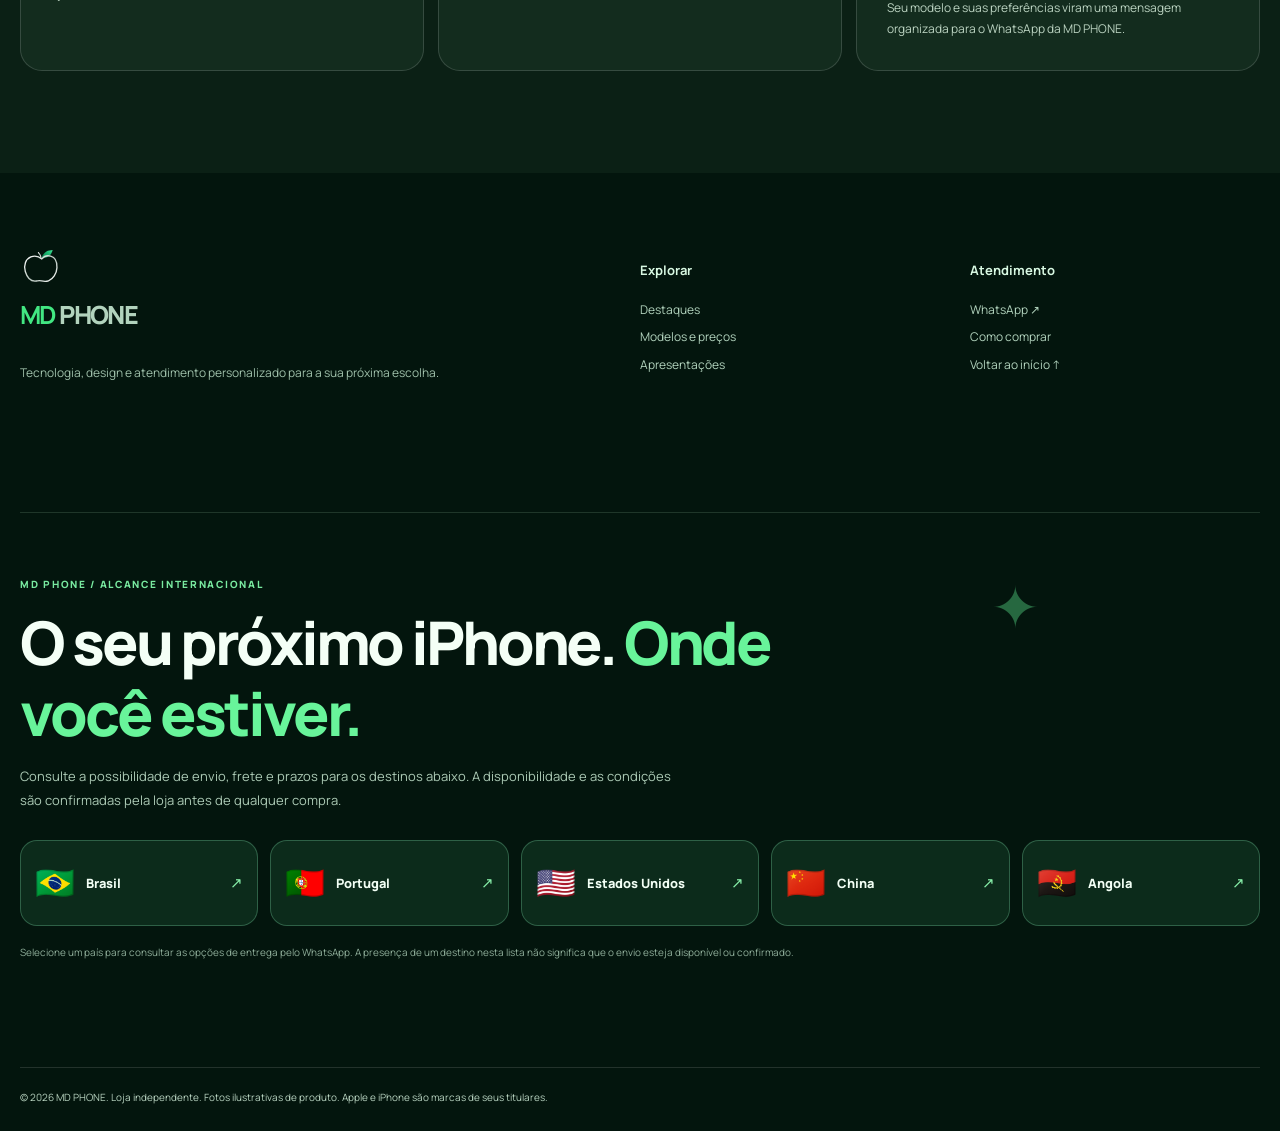
==== commit c316ec9c: "Fotos de iPhones recortadas e sem fundo branco em todas as paginas" ====
--- a/index.html
+++ b/index.html
@@ -19,6 +19,7 @@
 <link href="https://fonts.googleapis.com/css2?family=Manrope:wght@400;500;600;700;800;900&display=swap" rel="stylesheet">
 <link rel="stylesheet" href="md-elevate.css?v=20261119-mobile-premium-v1">
 <script defer src="md-universe-data.js?v=20261119-mobile-premium-v1"></script>
+<script defer src="md-transparent-photos.js?v=20261120-alpha-2"></script>
 <script defer src="md-elevate.js?v=20261119-mobile-premium-v1"></script>
 <link rel="stylesheet" href="md-visual-system.css?v=20261119-unified-1">
 </head>
--- a/md-visual-system.css
+++ b/md-visual-system.css
@@ -142,3 +142,98 @@
  body:not([data-page]) .product-card img,body:not([data-page]) .spotlight img,
  body[data-page] .md-phone-catalog .md-tile-visual img{transition:none!important}
 }
+
+
+/* MD PHONE | Fotos recortadas, sem qualquer painel branco | 2026-11-20
+   A fotografia tem transparencia REAL; o fundo pertence somente ao site. */
+:root{--md-photo-glow:radial-gradient(ellipse at 50% 50%,rgba(65,133,84,.20) 0%,rgba(10,42,27,.08) 52%,transparent 78%)}
+body:not([data-page]) .hero-visual,
+body:not([data-page]) .spotlight-visual,
+body:not([data-page]) .product-card .product-visual,
+body:not([data-page]) .dialog-product-visual,
+body[data-page] .md-phone-catalog .md-tile-visual,
+body[data-page] .model-art,
+body[data-page] .product-photo{
+ background:var(--md-photo-glow)!important;
+ border:0!important;
+ border-radius:0!important;
+ box-shadow:none!important;
+}
+body:not([data-page]) .hero-visual:before{display:none!important;content:none!important}
+body:not([data-page]) .hero-visual img,
+body:not([data-page]) .spotlight-visual img,
+body:not([data-page]) .product-card .product-visual img,
+body:not([data-page]) .dialog-product-visual img,
+body[data-page] .md-phone-catalog .md-tile-visual img,
+body[data-page] .model-art img,
+body[data-page] .product-photo img{
+ mix-blend-mode:normal!important;
+ object-fit:contain!important;
+ object-position:center!important;
+ filter:drop-shadow(0 18px 25px rgba(0,0,0,.23))!important;
+}
+/* Os recortes ja incluem preenchimento no canvas: nao ampliar alem da borda do card. */
+body:not([data-page]) .product-card .product-visual img,
+body:not([data-page]) .spotlight-visual img,
+body[data-page] .md-phone-catalog .md-tile-visual img{
+ max-width:100%!important;max-height:100%!important;
+ transform:scale(1.03)!important;
+ transition:transform .32s ease!important;
+}
+body:not([data-page]) .product-card:hover .product-visual img,
+body:not([data-page]) .spotlight:hover .spotlight-visual img,
+body[data-page] .md-phone-catalog .md-phone-tile:hover .md-tile-visual img{
+ transform:scale(1.055)!important;
+}
+body:not([data-page]) .hero-visual img{transform:scale(1.04)!important}
+body:not([data-page]) .hero-flag{
+ background:#0c2c1fee!important;
+ border:1px solid rgba(159,226,178,.27)!important;
+ box-shadow:0 16px 38px #0003!important;
+}
+body:not([data-page]) .hero-flag strong{color:#f2fff5!important}
+body:not([data-page]) .hero-flag small{color:#b6d4bf!important}
+body:not([data-page]) .hero-flag b{color:#7df2a5!important}
+body:not([data-page]) .spotlight,
+body:not([data-page]) .product-card{
+ background:#11291c!important;
+ border-color:#ffffff1f!important;
+}
+body:not([data-page]) .spotlight .spotlight-visual,
+body:not([data-page]) .product-card .product-visual{
+ padding:4px!important;
+ margin-top:12px;
+}
+body:not([data-page]) .product-card .product-visual{height:470px!important;min-height:470px!important}
+body:not([data-page]) .spotlight-visual{height:460px!important;min-height:460px!important}
+body:not([data-page]) .dialog-product-visual{background:radial-gradient(ellipse at 50% 40%,#244b32 0%,#0f2c1e 73%)!important}
+body[data-page] .md-phone-catalog .md-tile-visual{height:420px!important;min-height:420px!important}
+body[data-page] .md-phone-catalog .md-tile-symbol{display:none!important}
+body[data-page] .md-phone-catalog .md-tile-visual img{transform:scale(1.03)!important}
+body[data-page] .md-phone-catalog .md-phone-tile:hover .md-tile-visual img{transform:scale(1.055)!important}
+body[data-page] .model-art img,
+body[data-page] .product-photo img{
+ transform:none!important;
+ animation:none!important;
+}
+@media(max-width:950px){
+ body:not([data-page]) .product-card .product-visual{height:400px!important;min-height:400px!important}
+ body:not([data-page]) .spotlight-visual{height:420px!important;min-height:420px!important}
+ body[data-page] .md-phone-catalog .md-tile-visual{height:400px!important;min-height:400px!important}
+}
+@media(max-width:700px){
+ body:not([data-page]) .hero-visual{border:0!important}
+ body:not([data-page]) .product-card .product-visual{
+  height:clamp(325px,96vw,425px)!important;min-height:0!important;
+  margin:10px 8px 0!important;
+ }
+ body:not([data-page]) .spotlight-visual{height:clamp(335px,88vw,420px)!important;min-height:0!important}
+ body[data-page] .md-phone-catalog .md-tile-visual{
+  height:clamp(330px,93vw,420px)!important;min-height:0!important;
+ }
+}
+@media(prefers-reduced-motion:reduce){
+ body:not([data-page]) .product-card .product-visual img,
+ body:not([data-page]) .spotlight-visual img,
+ body[data-page] .md-phone-catalog .md-tile-visual img{transition:none!important}
+}
